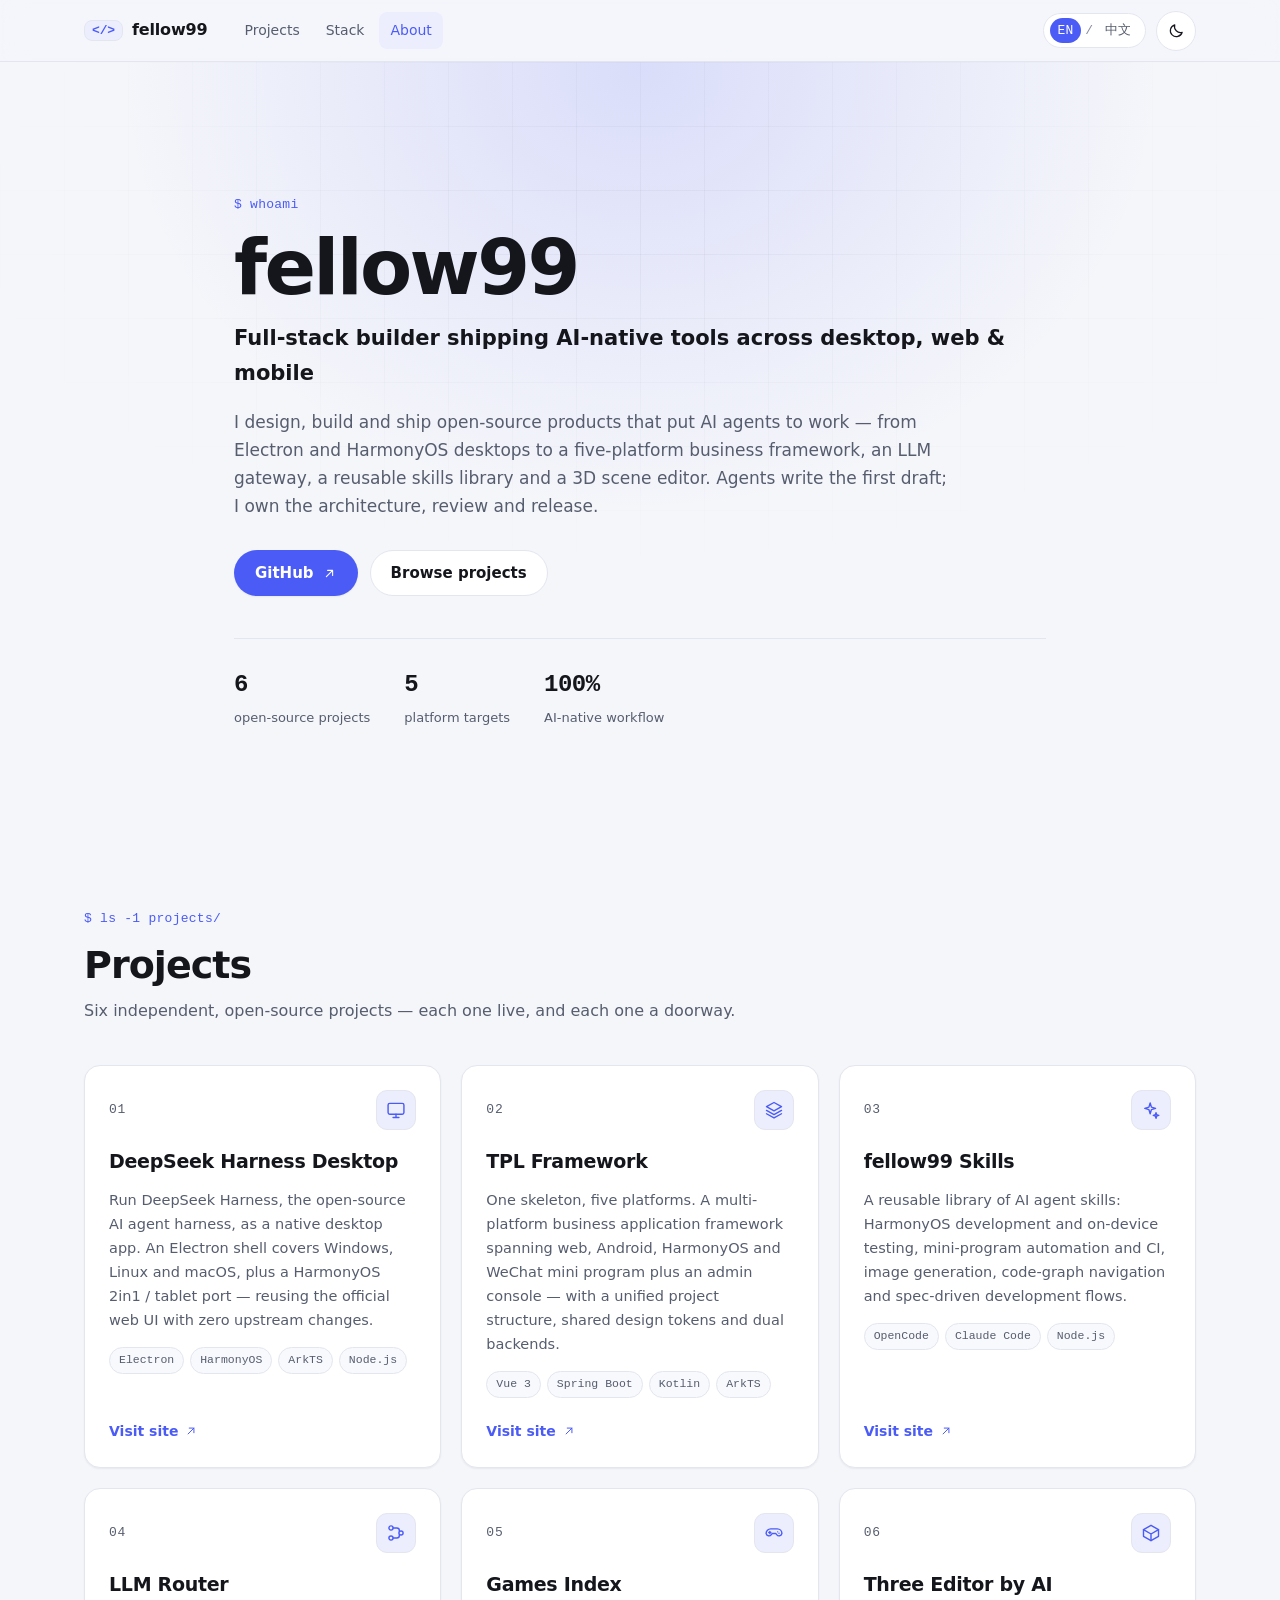
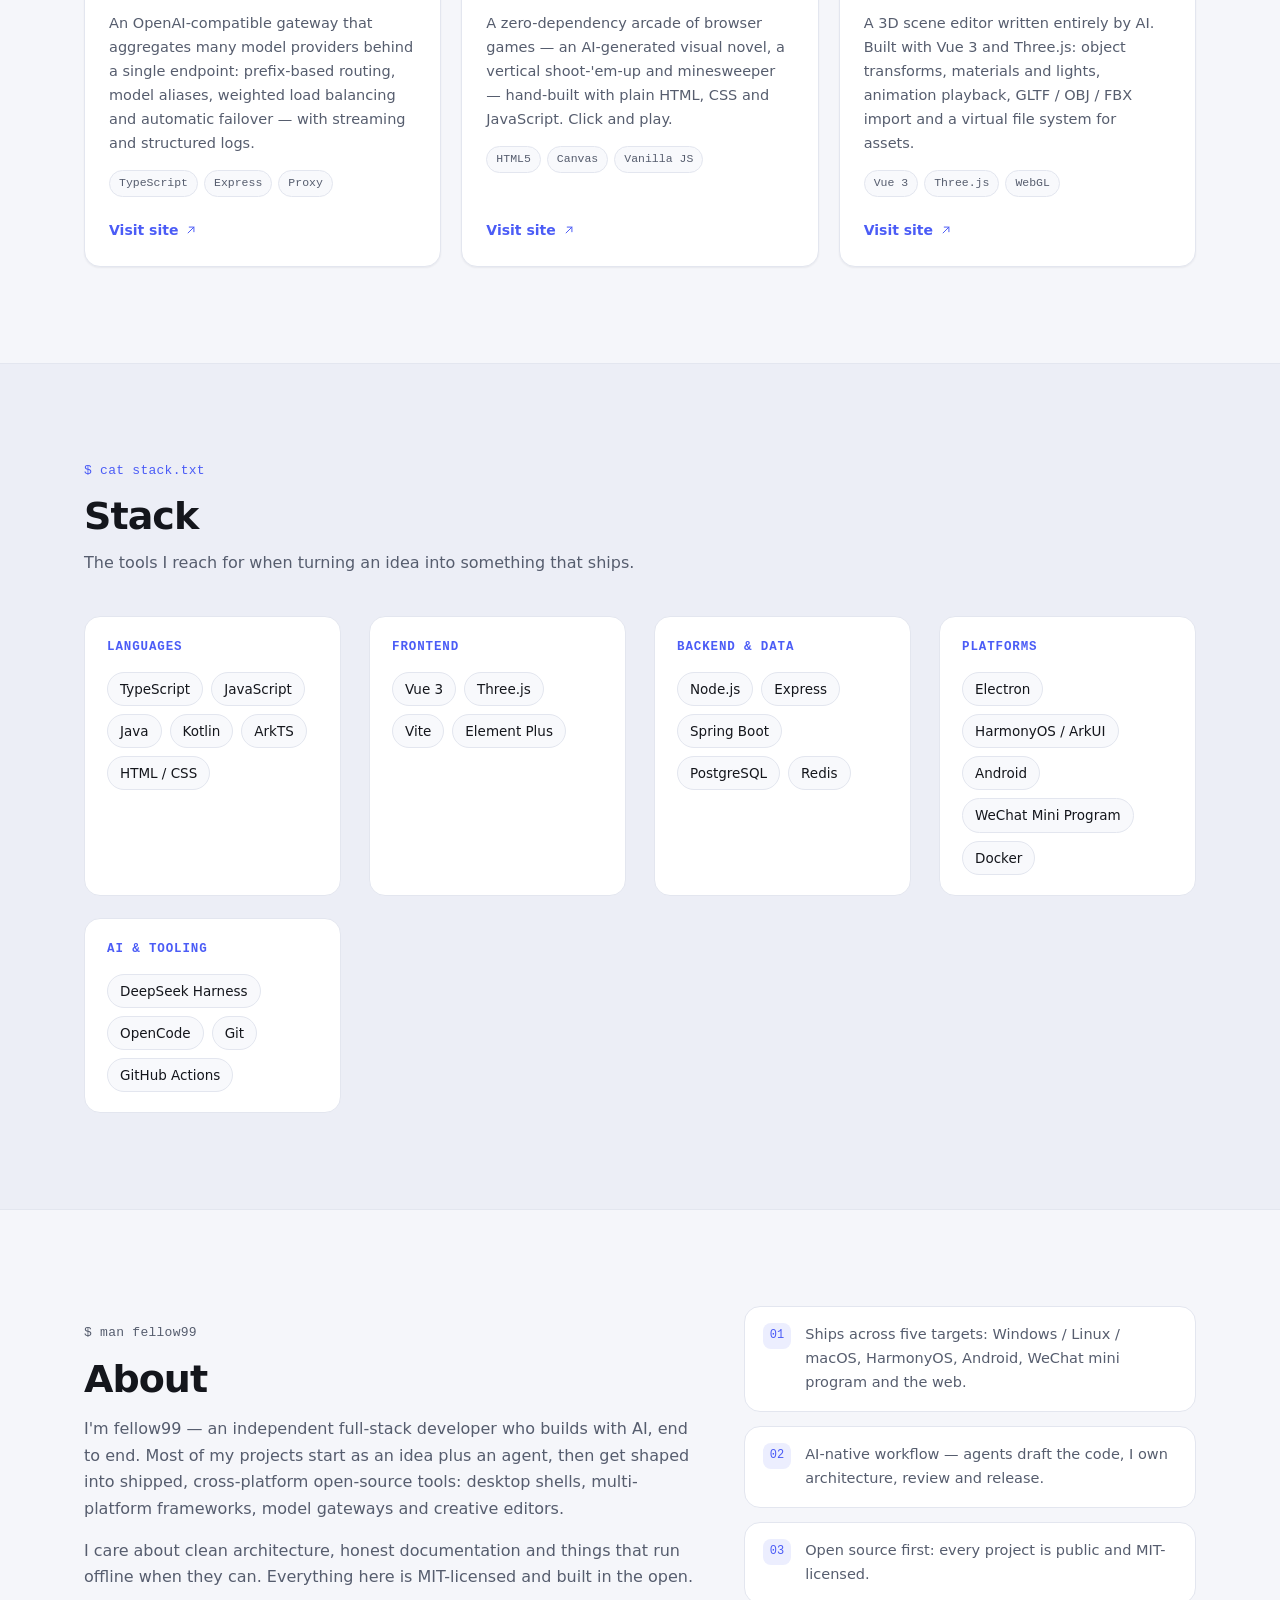
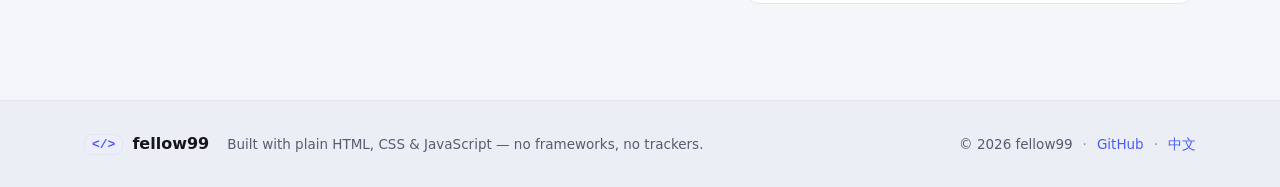
==== index.html @ 57cb8d8e "feat: add bilingual personal homepage hub for six projects Add index.html (EN) and index_zh.html (zh" ====
<!DOCTYPE html>
<html lang="en" data-theme="light">
<head>
<meta charset="UTF-8">
<meta name="viewport" content="width=device-width, initial-scale=1.0">
<meta name="color-scheme" content="light dark">
<meta name="description" content="fellow99 — independent full-stack developer building AI-native open-source tools across desktop, web and mobile.">
<title>fellow99 — Build with AI</title>
<script>
  (function () {
    var root = document.documentElement;
    try {
      var t = localStorage.getItem('fellow99-theme');
      if (t !== 'light' && t !== 'dark') {
        t = (window.matchMedia && window.matchMedia('(prefers-color-scheme: dark)').matches) ? 'dark' : 'light';
      }
      root.setAttribute('data-theme', t);
      root.classList.add('js');
      // Failsafe: if the deferred site script never runs, reveal all content.
      window.setTimeout(function () {
        if (!window.__fellow99Ready) root.classList.remove('js');
      }, 2000);
    } catch (e) { /* no-op: CSS default theme still applies */ }
  })();
</script>
<link rel="stylesheet" href="assets/style.css">
</head>
<body>

<svg class="svg-sprite" aria-hidden="true" focusable="false">
  <symbol id="i-desktop" viewBox="0 0 24 24">
    <rect x="2.5" y="4" width="19" height="13" rx="2"/>
    <path d="M8.5 21h7M12 17v4"/>
  </symbol>
  <symbol id="i-layers" viewBox="0 0 24 24">
    <path d="m12 3 9 5-9 5-9-5 9-5Z"/>
    <path d="m3 12.5 9 5 9-5"/>
    <path d="m3 16.5 9 5 9-5"/>
  </symbol>
  <symbol id="i-spark" viewBox="0 0 24 24">
    <path d="M11 3.5 12.5 8.5 17.5 10 12.5 11.5 11 16.5 9.5 11.5 4.5 10 9.5 8.5 11 3.5Z"/>
    <path d="M18 15.2 18.8 17.7 21.3 18.5 18.8 19.3 18 21.8 17.2 19.3 14.7 18.5 17.2 17.7 18 15.2Z"/>
  </symbol>
  <symbol id="i-route" viewBox="0 0 24 24">
    <circle cx="6" cy="6" r="2.5"/>
    <circle cx="6" cy="18" r="2.5"/>
    <circle cx="18" cy="12" r="2.5"/>
    <path d="M8.5 6H13a3 3 0 0 1 3 3v.5M8.5 18H13a3 3 0 0 0 3-3v-.5"/>
  </symbol>
  <symbol id="i-gamepad" viewBox="0 0 24 24">
    <path d="M8 7h8a5.5 5.5 0 0 1 5.5 5.5A3.5 3.5 0 0 1 15.2 14L14 12.5h-4L8.8 14A3.5 3.5 0 0 1 2.5 12.5 5.5 5.5 0 0 1 8 7Z"/>
    <path d="M7 10.2v2.6M5.7 11.5h2.6M16.4 10.6h.01M18 12.2h.01"/>
  </symbol>
  <symbol id="i-cube" viewBox="0 0 24 24">
    <path d="M12 2.8 21 8v8l-9 5.2L3 16V8l9-5.2Z"/>
    <path d="m3 8 9 5.2L21 8M12 13.2V21"/>
  </symbol>
  <symbol id="i-sun" viewBox="0 0 24 24">
    <circle cx="12" cy="12" r="4.2"/>
    <path d="M12 2.5v2.2M12 19.3v2.2M2.5 12h2.2M19.3 12h2.2M5.2 5.2l1.6 1.6M17.2 17.2l1.6 1.6M18.8 5.2l-1.6 1.6M6.8 17.2l-1.6 1.6"/>
  </symbol>
  <symbol id="i-moon" viewBox="0 0 24 24">
    <path d="M20 14.5A8.5 8.5 0 0 1 9.5 4a8.5 8.5 0 1 0 10.5 10.5Z"/>
  </symbol>
  <symbol id="i-external" viewBox="0 0 24 24">
    <path d="M7 17 17 7M9 7h8v8"/>
  </symbol>
</svg>

<header class="site-header">
  <div class="header-inner">
    <a class="brand" href="#top" aria-label="fellow99 — back to top">
      <span class="brand-mark" aria-hidden="true">&lt;/&gt;</span>
      <span class="brand-name">fellow99</span>
    </a>

    <nav class="nav" aria-label="Sections">
      <a href="#projects" data-nav>Projects</a>
      <a href="#stack" data-nav>Stack</a>
      <a href="#about" data-nav>About</a>
    </nav>

    <div class="controls">
      <div class="lang-switch" role="group" aria-label="Language">
        <a class="lang is-active" href="index.html" hreflang="en" aria-current="page">EN</a>
        <span class="lang-sep" aria-hidden="true">/</span>
        <a class="lang" href="index_zh.html" hreflang="zh-CN">中文</a>
      </div>

      <button class="theme-toggle" id="themeToggle" type="button"
              aria-label="Switch to dark theme"
              data-label-dark="Switch to dark theme"
              data-label-light="Switch to light theme">
        <svg class="icon icon-sun" aria-hidden="true"><use href="#i-sun"></use></svg>
        <svg class="icon icon-moon" aria-hidden="true"><use href="#i-moon"></use></svg>
      </button>
    </div>
  </div>
</header>

<main id="top">

  <section class="hero">
    <div class="container hero-inner">
      <p class="eyebrow reveal">$ whoami</p>
      <h1 class="hero-title reveal">fellow99</h1>
      <p class="hero-role reveal">Full-stack builder shipping AI-native tools across desktop, web &amp; mobile</p>
      <p class="hero-lede reveal">
        I design, build and ship open-source products that put AI agents to work — from Electron and
        HarmonyOS desktops to a five-platform business framework, an LLM gateway, a reusable skills
        library and a 3D scene editor. Agents write the first draft; I own the architecture, review
        and release.
      </p>

      <div class="hero-actions reveal">
        <a class="btn btn-primary" href="https://github.com/fellow99" target="_blank" rel="noopener">
          GitHub
          <svg class="icon" aria-hidden="true"><use href="#i-external"></use></svg>
        </a>
        <a class="btn btn-ghost" href="#projects">Browse projects</a>
      </div>

      <ul class="stat-strip reveal">
        <li><span class="stat-num">6</span><span class="stat-label">open-source projects</span></li>
        <li><span class="stat-num">5</span><span class="stat-label">platform targets</span></li>
        <li><span class="stat-num">100%</span><span class="stat-label">AI-native workflow</span></li>
      </ul>
    </div>
  </section>

  <section class="section" id="projects">
    <div class="container">
      <header class="section-head reveal">
        <p class="eyebrow">$ ls -1 projects/</p>
        <h2 class="section-title">Projects</h2>
        <p class="section-lede">Six independent, open-source projects — each one live, and each one a doorway.</p>
      </header>

      <div class="project-grid">

        <a class="project-card reveal" href="https://fellow99.github.io/deepseek-harness-desktop-website/" target="_blank" rel="noopener">
          <div class="card-top">
            <span class="card-index">01</span>
            <svg class="card-icon icon" aria-hidden="true"><use href="#i-desktop"></use></svg>
          </div>
          <h3 class="card-title">DeepSeek Harness Desktop</h3>
          <p class="card-desc">
            Run DeepSeek Harness, the open-source AI agent harness, as a native desktop app. An
            Electron shell covers Windows, Linux and macOS, plus a HarmonyOS 2in1 / tablet port —
            reusing the official web UI with zero upstream changes.
          </p>
          <ul class="card-tags">
            <li>Electron</li><li>HarmonyOS</li><li>ArkTS</li><li>Node.js</li>
          </ul>
          <span class="card-link">Visit site <svg class="icon" aria-hidden="true"><use href="#i-external"></use></svg></span>
        </a>

        <a class="project-card reveal" href="https://fellow99.github.io/tpl-website/" target="_blank" rel="noopener">
          <div class="card-top">
            <span class="card-index">02</span>
            <svg class="card-icon icon" aria-hidden="true"><use href="#i-layers"></use></svg>
          </div>
          <h3 class="card-title">TPL Framework</h3>
          <p class="card-desc">
            One skeleton, five platforms. A multi-platform business application framework spanning
            web, Android, HarmonyOS and WeChat mini program plus an admin console — with a unified
            project structure, shared design tokens and dual backends.
          </p>
          <ul class="card-tags">
            <li>Vue 3</li><li>Spring Boot</li><li>Kotlin</li><li>ArkTS</li>
          </ul>
          <span class="card-link">Visit site <svg class="icon" aria-hidden="true"><use href="#i-external"></use></svg></span>
        </a>

        <a class="project-card reveal" href="https://fellow99.github.io/fellow99-skills/" target="_blank" rel="noopener">
          <div class="card-top">
            <span class="card-index">03</span>
            <svg class="card-icon icon" aria-hidden="true"><use href="#i-spark"></use></svg>
          </div>
          <h3 class="card-title">fellow99 Skills</h3>
          <p class="card-desc">
            A reusable library of AI agent skills: HarmonyOS development and on-device testing,
            mini-program automation and CI, image generation, code-graph navigation and
            spec-driven development flows.
          </p>
          <ul class="card-tags">
            <li>OpenCode</li><li>Claude Code</li><li>Node.js</li>
          </ul>
          <span class="card-link">Visit site <svg class="icon" aria-hidden="true"><use href="#i-external"></use></svg></span>
        </a>

        <a class="project-card reveal" href="https://fellow99.github.io/llm-router/" target="_blank" rel="noopener">
          <div class="card-top">
            <span class="card-index">04</span>
            <svg class="card-icon icon" aria-hidden="true"><use href="#i-route"></use></svg>
          </div>
          <h3 class="card-title">LLM Router</h3>
          <p class="card-desc">
            An OpenAI-compatible gateway that aggregates many model providers behind a single
            endpoint: prefix-based routing, model aliases, weighted load balancing and automatic
            failover — with streaming and structured logs.
          </p>
          <ul class="card-tags">
            <li>TypeScript</li><li>Express</li><li>Proxy</li>
          </ul>
          <span class="card-link">Visit site <svg class="icon" aria-hidden="true"><use href="#i-external"></use></svg></span>
        </a>

        <a class="project-card reveal" href="https://fellow99.github.io/games-index/" target="_blank" rel="noopener">
          <div class="card-top">
            <span class="card-index">05</span>
            <svg class="card-icon icon" aria-hidden="true"><use href="#i-gamepad"></use></svg>
          </div>
          <h3 class="card-title">Games Index</h3>
          <p class="card-desc">
            A zero-dependency arcade of browser games — an AI-generated visual novel, a vertical
            shoot-'em-up and minesweeper — hand-built with plain HTML, CSS and JavaScript.
            Click and play.
          </p>
          <ul class="card-tags">
            <li>HTML5</li><li>Canvas</li><li>Vanilla JS</li>
          </ul>
          <span class="card-link">Visit site <svg class="icon" aria-hidden="true"><use href="#i-external"></use></svg></span>
        </a>

        <a class="project-card reveal" href="https://fellow99.github.io/three-editor-by-ai/" target="_blank" rel="noopener">
          <div class="card-top">
            <span class="card-index">06</span>
            <svg class="card-icon icon" aria-hidden="true"><use href="#i-cube"></use></svg>
          </div>
          <h3 class="card-title">Three Editor by AI</h3>
          <p class="card-desc">
            A 3D scene editor written entirely by AI. Built with Vue 3 and Three.js: object
            transforms, materials and lights, animation playback, GLTF / OBJ / FBX import and a
            virtual file system for assets.
          </p>
          <ul class="card-tags">
            <li>Vue 3</li><li>Three.js</li><li>WebGL</li>
          </ul>
          <span class="card-link">Visit site <svg class="icon" aria-hidden="true"><use href="#i-external"></use></svg></span>
        </a>

      </div>
    </div>
  </section>

  <section class="section section-alt" id="stack">
    <div class="container">
      <header class="section-head reveal">
        <p class="eyebrow">$ cat stack.txt</p>
        <h2 class="section-title">Stack</h2>
        <p class="section-lede">The tools I reach for when turning an idea into something that ships.</p>
      </header>

      <div class="stack-grid">
        <div class="stack-group reveal">
          <h3 class="stack-title">Languages</h3>
          <ul class="chips"><li>TypeScript</li><li>JavaScript</li><li>Java</li><li>Kotlin</li><li>ArkTS</li><li>HTML / CSS</li></ul>
        </div>
        <div class="stack-group reveal">
          <h3 class="stack-title">Frontend</h3>
          <ul class="chips"><li>Vue 3</li><li>Three.js</li><li>Vite</li><li>Element Plus</li></ul>
        </div>
        <div class="stack-group reveal">
          <h3 class="stack-title">Backend &amp; Data</h3>
          <ul class="chips"><li>Node.js</li><li>Express</li><li>Spring Boot</li><li>PostgreSQL</li><li>Redis</li></ul>
        </div>
        <div class="stack-group reveal">
          <h3 class="stack-title">Platforms</h3>
          <ul class="chips"><li>Electron</li><li>HarmonyOS / ArkUI</li><li>Android</li><li>WeChat Mini Program</li><li>Docker</li></ul>
        </div>
        <div class="stack-group reveal">
          <h3 class="stack-title">AI &amp; Tooling</h3>
          <ul class="chips"><li>DeepSeek Harness</li><li>OpenCode</li><li>Git</li><li>GitHub Actions</li></ul>
        </div>
      </div>
    </div>
  </section>

  <section class="section" id="about">
    <div class="container about-grid">
      <div class="about-copy reveal">
        <p class="eyebrow">$ man fellow99</p>
        <h2 class="section-title">About</h2>
        <p>
          I'm fellow99 — an independent full-stack developer who builds with AI, end to end. Most of
          my projects start as an idea plus an agent, then get shaped into shipped, cross-platform
          open-source tools: desktop shells, multi-platform frameworks, model gateways and creative
          editors.
        </p>
        <p>
          I care about clean architecture, honest documentation and things that run offline when they
          can. Everything here is MIT-licensed and built in the open.
        </p>
      </div>

      <ul class="fact-list reveal">
        <li>
          <span class="fact-mark" aria-hidden="true">01</span>
          <span class="fact-text">Ships across five targets: Windows / Linux / macOS, HarmonyOS, Android, WeChat mini program and the web.</span>
        </li>
        <li>
          <span class="fact-mark" aria-hidden="true">02</span>
          <span class="fact-text">AI-native workflow — agents draft the code, I own architecture, review and release.</span>
        </li>
        <li>
          <span class="fact-mark" aria-hidden="true">03</span>
          <span class="fact-text">Open source first: every project is public and MIT-licensed.</span>
        </li>
      </ul>
    </div>
  </section>

</main>

<footer class="site-footer">
  <div class="container footer-inner">
    <div class="footer-brand">
      <span class="brand-mark" aria-hidden="true">&lt;/&gt;</span>
      <span>fellow99</span>
    </div>
    <p class="footer-note">Built with plain HTML, CSS &amp; JavaScript — no frameworks, no trackers.</p>
    <div class="footer-meta">
      <span>© <span data-year>2026</span> fellow99</span>
      <span class="footer-dot" aria-hidden="true">·</span>
      <a href="https://github.com/fellow99" target="_blank" rel="noopener">GitHub</a>
      <span class="footer-dot" aria-hidden="true">·</span>
      <a href="index_zh.html" hreflang="zh-CN">中文</a>
    </div>
  </div>
</footer>

<script src="assets/script.js"></script>
</body>
</html>
---- assets/style.css ----
/* ============================================================
   fellow99.github.io — personal homepage
   Aesthetic: "engineering index" — monospace labels, hairline
   borders, a single indigo accent, token-driven dual theme.
   No frameworks, no external requests, offline-safe.
   ============================================================ */

/* ---------- Design tokens: light (default) ---------- */
:root {
  color-scheme: light;
  --bg:        #f5f6fa;
  --bg-soft:   #eceef6;
  --surface:   #ffffff;
  --surface-2: #f8f9fc;
  --text:      #14161c;
  --muted:     #565d6e;
  --faint:     #868da0;
  --hairline:  #e3e6ef;
  --accent:      #4b5cf6;
  --accent-ink:  #ffffff;
  --accent-soft: #eceefe;
  --accent-line: rgba(75, 92, 246, 0.42);
  --glow:        rgba(75, 92, 246, 0.16);
  --grid:        rgba(20, 24, 50, 0.045);
  --header-bg:   rgba(245, 246, 250, 0.82);

  --shadow-sm: 0 1px 2px rgba(16, 20, 40, 0.06);
  --shadow-md: 0 10px 30px -16px rgba(16, 20, 40, 0.28);
  --shadow-lg: 0 28px 64px -30px rgba(16, 20, 40, 0.36);

  --radius:    16px;
  --radius-sm: 11px;
  --radius-lg: 20px;
  --header-h:  62px;
  --container: 1160px;
  --ease:      cubic-bezier(0.22, 0.61, 0.36, 1);

  --font-sans: system-ui, -apple-system, "Segoe UI", Roboto, "Helvetica Neue",
               "PingFang SC", "Hiragino Sans GB", "Microsoft YaHei", "Noto Sans SC", sans-serif;
  --font-mono: ui-monospace, SFMono-Regular, "SF Mono", Menlo, Consolas,
               "JetBrains Mono", "Fira Code", "Courier New", monospace;
}

/* ---------- Design tokens: dark ---------- */
html[data-theme="dark"] {
  color-scheme: dark;
  --bg:        #08090d;
  --bg-soft:   #0d0f16;
  --surface:   #101319;
  --surface-2: #151922;
  --text:      #eceef4;
  --muted:     #9aa1b2;
  --faint:     #6b7286;
  --hairline:  #20242f;
  --accent:      #8290ff;
  --accent-ink:  #0a0b10;
  --accent-soft: #161a29;
  --accent-line: rgba(130, 144, 255, 0.48);
  --glow:        rgba(130, 144, 255, 0.20);
  --grid:        rgba(255, 255, 255, 0.035);
  --header-bg:   rgba(8, 9, 13, 0.78);

  --shadow-sm: 0 1px 2px rgba(0, 0, 0, 0.45);
  --shadow-md: 0 12px 32px -16px rgba(0, 0, 0, 0.72);
  --shadow-lg: 0 32px 72px -32px rgba(0, 0, 0, 0.9);
}

/* ---------- Reset & base ---------- */
*, *::before, *::after { box-sizing: border-box; }

html {
  scroll-behavior: smooth;
  -webkit-text-size-adjust: 100%;
}

body {
  margin: 0;
  background: var(--bg);
  color: var(--text);
  font-family: var(--font-sans);
  font-size: 16px;
  line-height: 1.65;
  -webkit-font-smoothing: antialiased;
  text-rendering: optimizeLegibility;
  transition: background-color 0.3s var(--ease), color 0.3s var(--ease);
}

h1, h2, h3, p, ul { margin: 0; }
ul { padding: 0; list-style: none; }
img, svg { display: block; }

a {
  color: var(--accent);
  text-decoration: none;
}
a:hover { text-decoration: underline; }

::selection { background: var(--accent); color: var(--accent-ink); }

:focus-visible {
  outline: 2px solid var(--accent);
  outline-offset: 3px;
  border-radius: 4px;
}

.container {
  width: 100%;
  max-width: var(--container);
  margin-inline: auto;
  padding-inline: 24px;
}

.svg-sprite {
  position: absolute;
  width: 0;
  height: 0;
  overflow: hidden;
}

.icon {
  width: 1em;
  height: 1em;
  flex: none;
  fill: none;
  stroke: currentColor;
  stroke-width: 1.7;
  stroke-linecap: round;
  stroke-linejoin: round;
}

/* ---------- Header ---------- */
.site-header {
  position: sticky;
  top: 0;
  z-index: 50;
  height: var(--header-h);
  border-bottom: 1px solid var(--hairline);
  background: var(--header-bg);
  -webkit-backdrop-filter: saturate(180%) blur(14px);
  backdrop-filter: saturate(180%) blur(14px);
}

.header-inner {
  display: flex;
  align-items: center;
  gap: 20px;
  height: 100%;
  max-width: var(--container);
  margin-inline: auto;
  padding-inline: 24px;
}

.brand {
  display: inline-flex;
  align-items: center;
  gap: 9px;
  color: var(--text);
  font-weight: 650;
  letter-spacing: -0.01em;
}
.brand:hover { text-decoration: none; }

.brand-mark {
  font-family: var(--font-mono);
  font-size: 13px;
  font-weight: 600;
  color: var(--accent);
  background: var(--accent-soft);
  border: 1px solid var(--hairline);
  border-radius: 8px;
  padding: 3px 7px;
  line-height: 1;
}

.nav {
  display: flex;
  gap: 4px;
  margin-left: 6px;
}

.nav a {
  color: var(--muted);
  font-size: 14px;
  padding: 7px 11px;
  border-radius: 8px;
  transition: color 0.2s var(--ease), background-color 0.2s var(--ease);
}
.nav a:hover { color: var(--text); background: var(--surface-2); text-decoration: none; }
.nav a.is-active { color: var(--accent); background: var(--accent-soft); }

.controls {
  display: flex;
  align-items: center;
  gap: 10px;
  margin-left: auto;
}

.lang-switch {
  display: inline-flex;
  align-items: center;
  gap: 4px;
  font-family: var(--font-mono);
  font-size: 13px;
  border: 1px solid var(--hairline);
  border-radius: 999px;
  padding: 4px 6px;
  background: var(--surface);
}
.lang {
  color: var(--muted);
  padding: 2px 8px;
  border-radius: 999px;
  transition: color 0.2s var(--ease), background-color 0.2s var(--ease);
}
.lang:hover { color: var(--text); text-decoration: none; }
.lang.is-active { color: var(--accent-ink); background: var(--accent); }
.lang-sep { color: var(--faint); }

.theme-toggle {
  display: inline-grid;
  place-items: center;
  width: 40px;
  height: 40px;
  border: 1px solid var(--hairline);
  border-radius: 999px;
  background: var(--surface);
  color: var(--text);
  cursor: pointer;
  transition: border-color 0.2s var(--ease), background-color 0.2s var(--ease), transform 0.2s var(--ease);
}
.theme-toggle:hover { border-color: var(--accent-line); transform: translateY(-1px); }
.theme-toggle .icon { width: 17px; height: 17px; }
.theme-toggle .icon-sun { display: none; }
.theme-toggle .icon-moon { display: block; }
html[data-theme="dark"] .theme-toggle .icon-sun { display: block; }
html[data-theme="dark"] .theme-toggle .icon-moon { display: none; }

/* ---------- Hero ---------- */
.hero {
  position: relative;
  overflow: hidden;
  padding: clamp(64px, 11vw, 132px) 0 clamp(48px, 7vw, 84px);
}

.hero::before {
  content: "";
  position: absolute;
  inset: -50% 0 auto;
  height: 150%;
  background: radial-gradient(58% 56% at 50% 34%, var(--glow), transparent 70%);
  pointer-events: none;
}

.hero::after {
  content: "";
  position: absolute;
  inset: 0;
  background-image:
    linear-gradient(var(--grid) 1px, transparent 1px),
    linear-gradient(90deg, var(--grid) 1px, transparent 1px);
  background-size: 64px 64px;
  -webkit-mask-image: radial-gradient(72% 62% at 50% 22%, #000, transparent 74%);
  mask-image: radial-gradient(72% 62% at 50% 22%, #000, transparent 74%);
  pointer-events: none;
}

.hero-inner { position: relative; z-index: 1; max-width: 860px; }

.eyebrow {
  font-family: var(--font-mono);
  font-size: 13px;
  letter-spacing: 0.02em;
  color: var(--accent);
  margin-bottom: 14px;
}

.hero-title {
  font-size: clamp(44px, 8vw, 76px);
  line-height: 1.02;
  letter-spacing: -0.035em;
  font-weight: 750;
}

.hero-role {
  margin-top: 14px;
  font-size: clamp(17px, 2.4vw, 21px);
  font-weight: 550;
  color: var(--text);
}

.hero-lede {
  margin-top: 18px;
  max-width: 66ch;
  font-size: 17px;
  color: var(--muted);
}

.hero-actions {
  display: flex;
  flex-wrap: wrap;
  gap: 12px;
  margin-top: 30px;
}

.btn {
  display: inline-flex;
  align-items: center;
  gap: 8px;
  min-height: 46px;
  padding: 0 20px;
  border-radius: 999px;
  font-size: 15px;
  font-weight: 560;
  border: 1px solid transparent;
  cursor: pointer;
  transition: transform 0.2s var(--ease), background-color 0.2s var(--ease),
              border-color 0.2s var(--ease), box-shadow 0.2s var(--ease);
}
.btn:hover { text-decoration: none; transform: translateY(-2px); }
.btn .icon { width: 15px; height: 15px; }

.btn-primary {
  background: var(--accent);
  color: var(--accent-ink);
  box-shadow: var(--shadow-sm);
}
.btn-primary:hover { box-shadow: var(--shadow-md); }

.btn-ghost {
  background: var(--surface);
  color: var(--text);
  border-color: var(--hairline);
}
.btn-ghost:hover { border-color: var(--accent-line); }

.stat-strip {
  display: flex;
  flex-wrap: wrap;
  gap: 14px 34px;
  margin-top: 42px;
  padding-top: 26px;
  border-top: 1px solid var(--hairline);
}
.stat-strip li { display: flex; flex-direction: column; gap: 2px; }
.stat-num {
  font-family: var(--font-mono);
  font-size: 24px;
  font-weight: 600;
  letter-spacing: -0.02em;
}
.stat-label { font-size: 13px; color: var(--muted); }

/* ---------- Section shell ---------- */
.section {
  padding: clamp(56px, 8vw, 96px) 0;
  scroll-margin-top: calc(var(--header-h) + 16px);
}
.section-alt { background: var(--bg-soft); border-block: 1px solid var(--hairline); }

.section-head { max-width: 720px; margin-bottom: 40px; }
.section-title {
  font-size: clamp(28px, 4vw, 38px);
  line-height: 1.12;
  letter-spacing: -0.025em;
  font-weight: 720;
}
.section-lede { margin-top: 12px; font-size: 16px; color: var(--muted); }

/* ---------- Projects ---------- */
.project-grid {
  display: grid;
  grid-template-columns: repeat(3, minmax(0, 1fr));
  gap: 20px;
}

.project-card {
  position: relative;
  display: flex;
  flex-direction: column;
  gap: 12px;
  padding: 24px;
  color: var(--text);
  background: var(--surface);
  border: 1px solid var(--hairline);
  border-radius: var(--radius);
  box-shadow: var(--shadow-sm);
  transition: transform 0.3s var(--ease), border-color 0.3s var(--ease),
              box-shadow 0.3s var(--ease), background-color 0.3s var(--ease);
}
.project-card:hover {
  text-decoration: none;
  transform: translateY(-3px);
  border-color: var(--accent-line);
  box-shadow: var(--shadow-lg);
}
.project-card::after {
  content: "";
  position: absolute;
  inset: 0;
  border-radius: inherit;
  background: radial-gradient(120% 90% at 50% -30%, var(--glow), transparent 62%);
  opacity: 0;
  transition: opacity 0.35s var(--ease);
  pointer-events: none;
}
.project-card:hover::after { opacity: 1; }

.card-top {
  display: flex;
  align-items: center;
  justify-content: space-between;
  margin-bottom: 4px;
}
.card-index {
  font-family: var(--font-mono);
  font-size: 13px;
  color: var(--muted);
  letter-spacing: 0.06em;
}
.card-icon {
  width: 40px;
  height: 40px;
  padding: 9px;
  border-radius: var(--radius-sm);
  background: var(--accent-soft);
  border: 1px solid var(--hairline);
  color: var(--accent);
}

.card-title {
  font-size: 19px;
  font-weight: 650;
  letter-spacing: -0.015em;
}
.card-desc { font-size: 14.5px; color: var(--muted); }

.card-tags {
  display: flex;
  flex-wrap: wrap;
  gap: 6px;
  margin-top: 2px;
}
.card-tags li {
  font-family: var(--font-mono);
  font-size: 11.5px;
  color: var(--muted);
  background: var(--surface-2);
  border: 1px solid var(--hairline);
  border-radius: 999px;
  padding: 3px 9px;
}

.card-link {
  display: inline-flex;
  align-items: center;
  gap: 6px;
  margin-top: auto;
  padding-top: 10px;
  font-size: 14px;
  font-weight: 560;
  color: var(--accent);
}
.card-link .icon {
  width: 14px;
  height: 14px;
  transition: transform 0.25s var(--ease);
}
.project-card:hover .card-link .icon { transform: translate(2px, -2px); }

/* ---------- Stack ---------- */
.stack-grid {
  display: grid;
  grid-template-columns: repeat(auto-fit, minmax(240px, 1fr));
  gap: 22px 28px;
}
.stack-group {
  padding: 20px 22px;
  background: var(--surface);
  border: 1px solid var(--hairline);
  border-radius: var(--radius);
}
.stack-title {
  font-family: var(--font-mono);
  font-size: 12.5px;
  font-weight: 600;
  letter-spacing: 0.07em;
  text-transform: uppercase;
  color: var(--accent);
  margin-bottom: 14px;
}
.chips { display: flex; flex-wrap: wrap; gap: 8px; }
.chips li {
  font-size: 13.5px;
  color: var(--text);
  background: var(--surface-2);
  border: 1px solid var(--hairline);
  border-radius: 999px;
  padding: 5px 12px;
}

/* ---------- About ---------- */
.about-grid {
  display: grid;
  grid-template-columns: 1.15fr 0.85fr;
  gap: 48px;
  align-items: start;
}
.about-copy p { margin-top: 16px; color: var(--muted); max-width: 60ch; }
.about-copy .section-title { margin-top: 0; }

.fact-list { display: flex; flex-direction: column; gap: 14px; }
.fact-list li {
  display: flex;
  gap: 14px;
  padding: 16px 18px;
  background: var(--surface);
  border: 1px solid var(--hairline);
  border-radius: var(--radius);
}
.fact-mark {
  font-family: var(--font-mono);
  font-size: 12px;
  color: var(--accent);
  background: var(--accent-soft);
  border-radius: 8px;
  padding: 3px 7px;
  height: fit-content;
}
.fact-text { font-size: 14.5px; color: var(--muted); }

/* ---------- Footer ---------- */
.site-footer {
  border-top: 1px solid var(--hairline);
  background: var(--bg-soft);
  padding: 30px 0;
}
.footer-inner {
  display: flex;
  flex-wrap: wrap;
  align-items: center;
  gap: 10px 18px;
}
.footer-brand {
  display: inline-flex;
  align-items: center;
  gap: 9px;
  font-weight: 650;
}
.footer-note { font-size: 13.5px; color: var(--muted); }
.footer-meta {
  display: flex;
  align-items: center;
  gap: 10px;
  margin-left: auto;
  font-size: 13.5px;
  color: var(--muted);
}
.footer-dot { color: var(--faint); }

/* ---------- Reveal on scroll (JS-gated) ---------- */
html.js .reveal {
  opacity: 0;
  transform: translateY(14px);
  transition: opacity 0.6s var(--ease), transform 0.6s var(--ease);
}
html.js .reveal.is-visible { opacity: 1; transform: none; }

/* Gentle stagger for the hero copy column */
.hero-inner .reveal:nth-child(1) { transition-delay: 0ms; }
.hero-inner .reveal:nth-child(2) { transition-delay: 70ms; }
.hero-inner .reveal:nth-child(3) { transition-delay: 140ms; }
.hero-inner .reveal:nth-child(4) { transition-delay: 210ms; }
.hero-inner .reveal:nth-child(5) { transition-delay: 280ms; }
.hero-inner .reveal:nth-child(6) { transition-delay: 350ms; }

/* ---------- Responsive ---------- */
@media (max-width: 980px) {
  .project-grid { grid-template-columns: repeat(2, minmax(0, 1fr)); }
  .about-grid { grid-template-columns: 1fr; gap: 32px; }
}

@media (max-width: 760px) {
  .nav { display: none; }
  .container, .header-inner { padding-inline: 18px; }
}

@media (max-width: 620px) {
  .project-grid { grid-template-columns: 1fr; }
  .header-inner { gap: 12px; }
  .stat-strip { gap: 12px 26px; }
  .footer-meta { margin-left: 0; }
}

/* ---------- Reduced motion ---------- */
@media (prefers-reduced-motion: reduce) {
  html { scroll-behavior: auto; }
  *, *::before, *::after {
    animation-duration: 0.001ms !important;
    transition-duration: 0.001ms !important;
    transition-delay: 0ms !important;
  }
  html.js .reveal { opacity: 1; transform: none; }
  .project-card:hover, .btn:hover, .theme-toggle:hover { transform: none; }
}
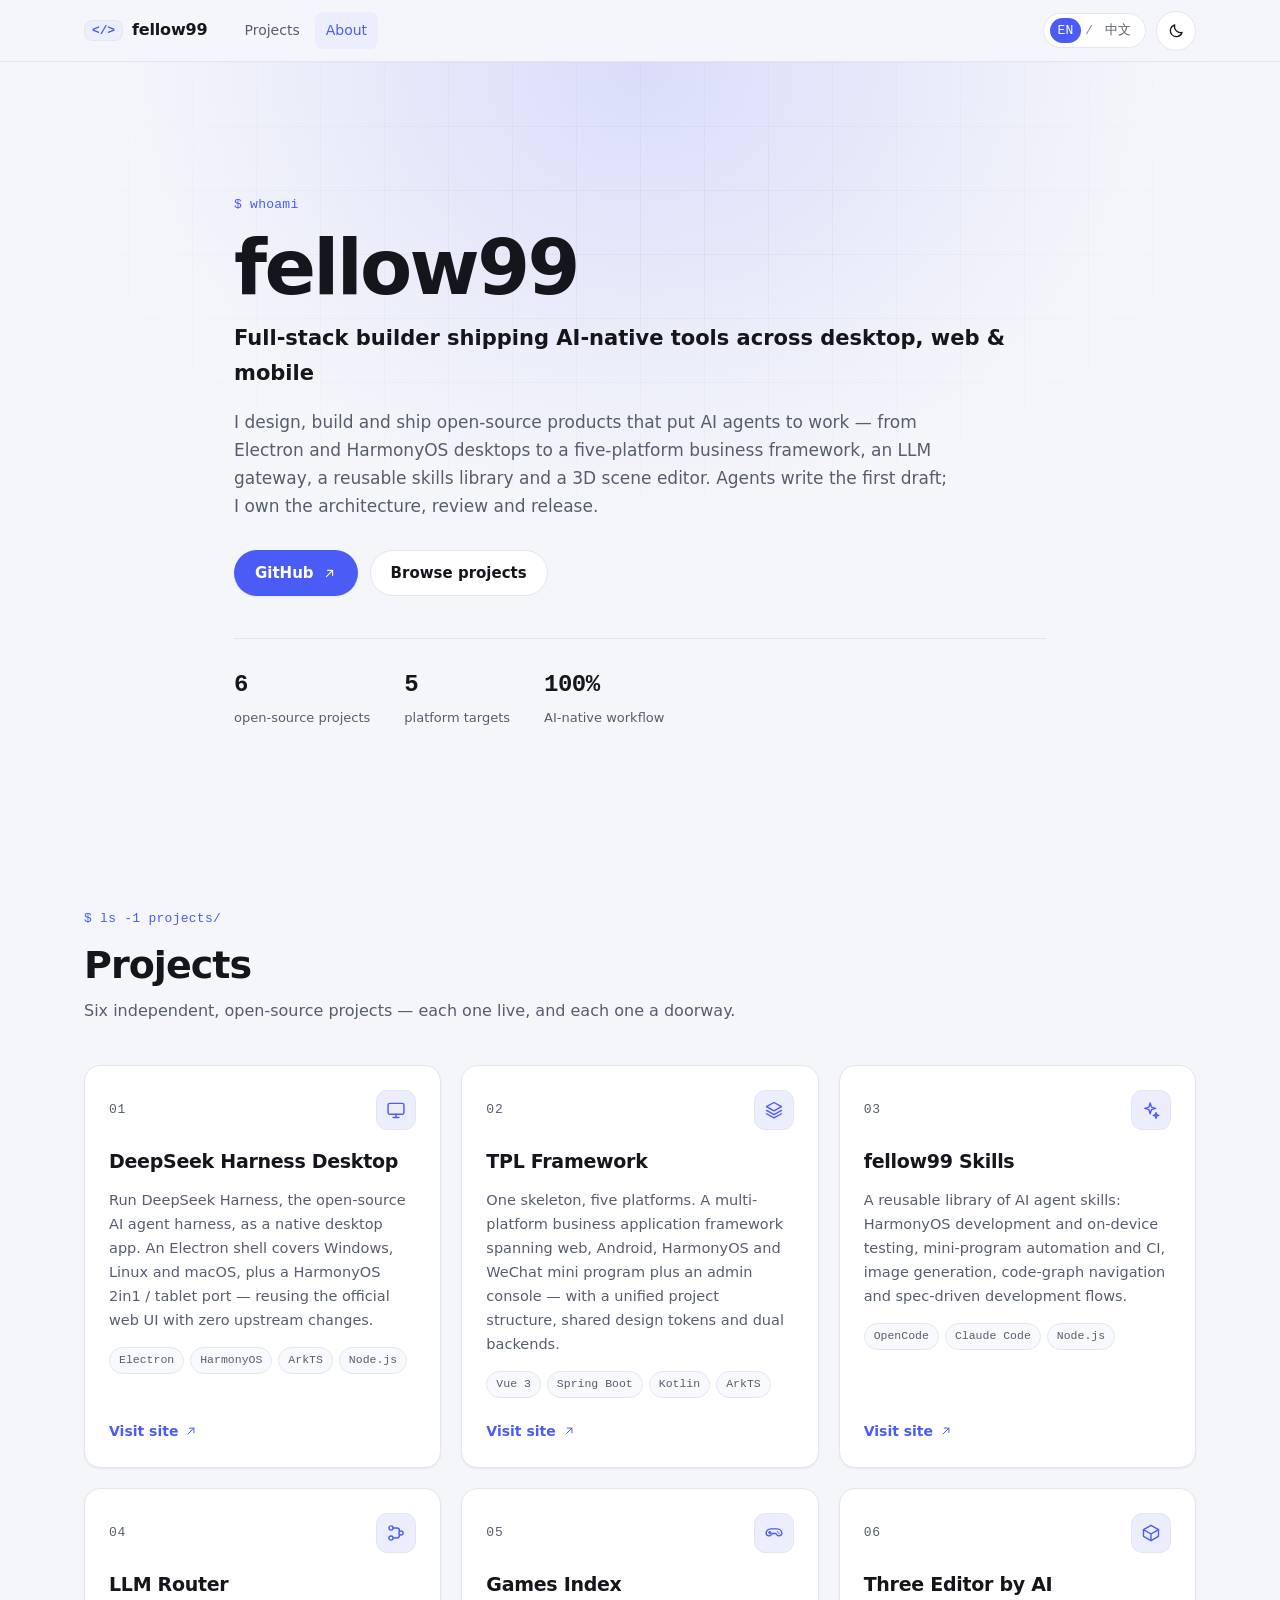
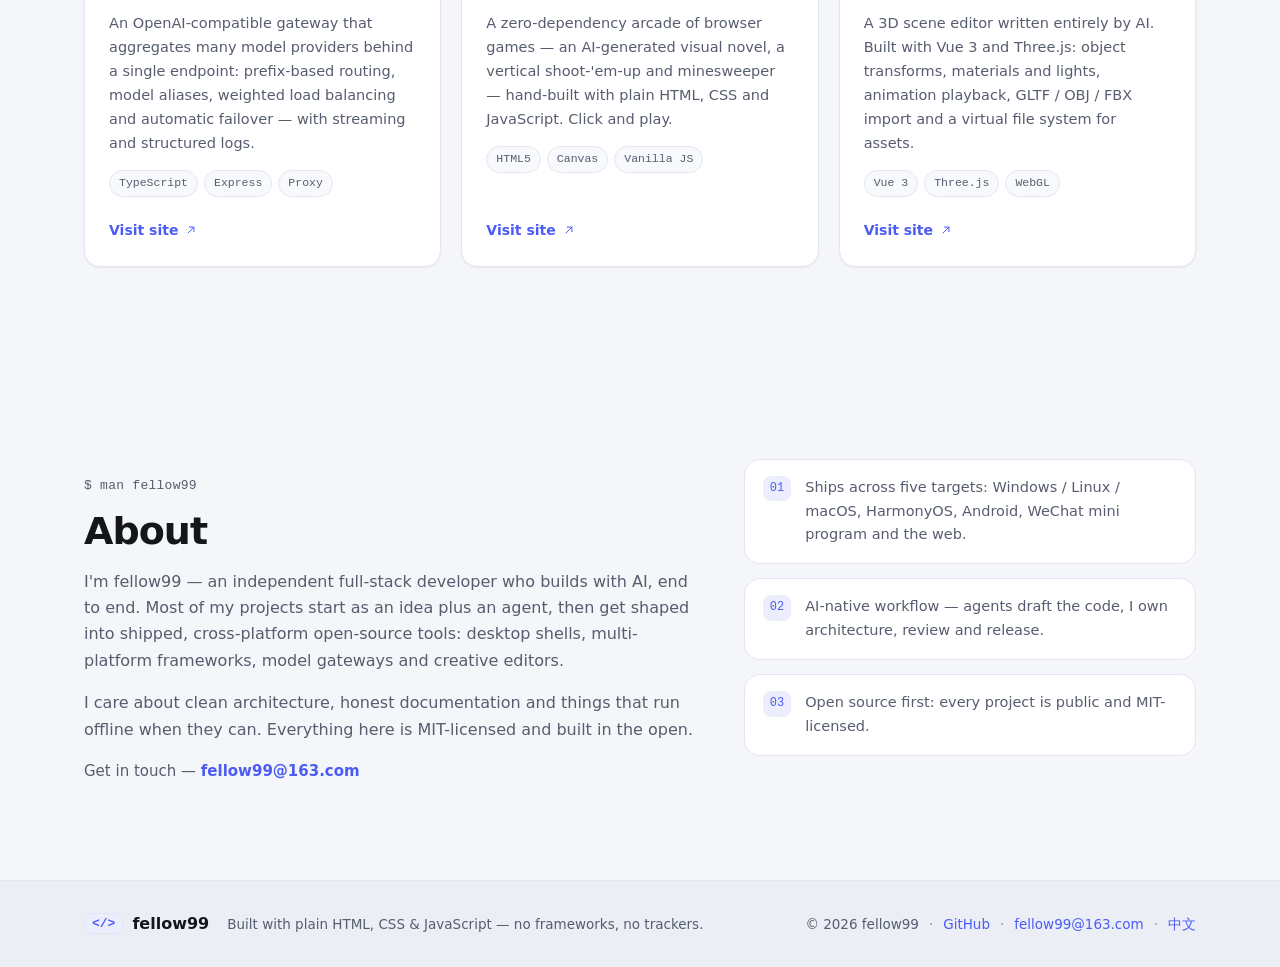
==== commit 3d710565: "feat: add email contact and remove the stack section Drop the Stack band, its nav link and the now-d" ====
--- a/index.html
+++ b/index.html
@@ -76,7 +76,6 @@
 
     <nav class="nav" aria-label="Sections">
       <a href="#projects" data-nav>Projects</a>
-      <a href="#stack" data-nav>Stack</a>
       <a href="#about" data-nav>About</a>
     </nav>
 
@@ -240,39 +239,6 @@
           <span class="card-link">Visit site <svg class="icon" aria-hidden="true"><use href="#i-external"></use></svg></span>
         </a>
 
-      </div>
-    </div>
-  </section>
-
-  <section class="section section-alt" id="stack">
-    <div class="container">
-      <header class="section-head reveal">
-        <p class="eyebrow">$ cat stack.txt</p>
-        <h2 class="section-title">Stack</h2>
-        <p class="section-lede">The tools I reach for when turning an idea into something that ships.</p>
-      </header>
-
-      <div class="stack-grid">
-        <div class="stack-group reveal">
-          <h3 class="stack-title">Languages</h3>
-          <ul class="chips"><li>TypeScript</li><li>JavaScript</li><li>Java</li><li>Kotlin</li><li>ArkTS</li><li>HTML / CSS</li></ul>
-        </div>
-        <div class="stack-group reveal">
-          <h3 class="stack-title">Frontend</h3>
-          <ul class="chips"><li>Vue 3</li><li>Three.js</li><li>Vite</li><li>Element Plus</li></ul>
-        </div>
-        <div class="stack-group reveal">
-          <h3 class="stack-title">Backend &amp; Data</h3>
-          <ul class="chips"><li>Node.js</li><li>Express</li><li>Spring Boot</li><li>PostgreSQL</li><li>Redis</li></ul>
-        </div>
-        <div class="stack-group reveal">
-          <h3 class="stack-title">Platforms</h3>
-          <ul class="chips"><li>Electron</li><li>HarmonyOS / ArkUI</li><li>Android</li><li>WeChat Mini Program</li><li>Docker</li></ul>
-        </div>
-        <div class="stack-group reveal">
-          <h3 class="stack-title">AI &amp; Tooling</h3>
-          <ul class="chips"><li>DeepSeek Harness</li><li>OpenCode</li><li>Git</li><li>GitHub Actions</li></ul>
-        </div>
       </div>
     </div>
   </section>
@@ -292,6 +258,9 @@
           I care about clean architecture, honest documentation and things that run offline when they
           can. Everything here is MIT-licensed and built in the open.
         </p>
+        <p class="about-contact">
+          Get in touch — <a href="mailto:fellow99@163.com">fellow99@163.com</a>
+        </p>
       </div>
 
       <ul class="fact-list reveal">
@@ -325,6 +294,8 @@
       <span class="footer-dot" aria-hidden="true">·</span>
       <a href="https://github.com/fellow99" target="_blank" rel="noopener">GitHub</a>
       <span class="footer-dot" aria-hidden="true">·</span>
+      <a href="mailto:fellow99@163.com">fellow99@163.com</a>
+      <span class="footer-dot" aria-hidden="true">·</span>
       <a href="index_zh.html" hreflang="zh-CN">中文</a>
     </div>
   </div>
--- a/assets/style.css
+++ b/assets/style.css
@@ -355,8 +355,6 @@
   padding: clamp(56px, 8vw, 96px) 0;
   scroll-margin-top: calc(var(--header-h) + 16px);
 }
-.section-alt { background: var(--bg-soft); border-block: 1px solid var(--hairline); }
-
 .section-head { max-width: 720px; margin-bottom: 40px; }
 .section-title {
   font-size: clamp(28px, 4vw, 38px);
@@ -467,37 +465,6 @@
 }
 .project-card:hover .card-link .icon { transform: translate(2px, -2px); }
 
-/* ---------- Stack ---------- */
-.stack-grid {
-  display: grid;
-  grid-template-columns: repeat(auto-fit, minmax(240px, 1fr));
-  gap: 22px 28px;
-}
-.stack-group {
-  padding: 20px 22px;
-  background: var(--surface);
-  border: 1px solid var(--hairline);
-  border-radius: var(--radius);
-}
-.stack-title {
-  font-family: var(--font-mono);
-  font-size: 12.5px;
-  font-weight: 600;
-  letter-spacing: 0.07em;
-  text-transform: uppercase;
-  color: var(--accent);
-  margin-bottom: 14px;
-}
-.chips { display: flex; flex-wrap: wrap; gap: 8px; }
-.chips li {
-  font-size: 13.5px;
-  color: var(--text);
-  background: var(--surface-2);
-  border: 1px solid var(--hairline);
-  border-radius: 999px;
-  padding: 5px 12px;
-}
-
 /* ---------- About ---------- */
 .about-grid {
   display: grid;
@@ -507,6 +474,8 @@
 }
 .about-copy p { margin-top: 16px; color: var(--muted); max-width: 60ch; }
 .about-copy .section-title { margin-top: 0; }
+.about-contact { font-size: 15px; }
+.about-contact a { font-weight: 560; }
 
 .fact-list { display: flex; flex-direction: column; gap: 14px; }
 .fact-list li {
@@ -579,16 +548,79 @@
   .about-grid { grid-template-columns: 1fr; gap: 32px; }
 }
 
+/* Mobile / portrait: header becomes two rows and the section nav stays
+   reachable (horizontal scroll) instead of being hidden. */
 @media (max-width: 760px) {
-  .nav { display: none; }
-  .container, .header-inner { padding-inline: 18px; }
+  :root { --header-h: 104px; }
+
+  .site-header { height: auto; }
+
+  .header-inner {
+    flex-wrap: wrap;
+    align-items: center;
+    row-gap: 4px;
+    height: auto;
+    padding: 9px 18px 7px;
+  }
+
+  .brand { order: 1; }
+  .brand-name { font-size: 15px; }
+  .controls { order: 2; margin-left: auto; }
+
+  .nav {
+    order: 3;
+    width: 100%;
+    margin: 4px 0 0;
+    gap: 4px;
+    overflow-x: auto;
+    -webkit-overflow-scrolling: touch;
+    scrollbar-width: none;
+    -ms-overflow-style: none;
+  }
+  .nav::-webkit-scrollbar { display: none; }
+  .nav a {
+    display: inline-flex;
+    align-items: center;
+    min-height: 38px;
+    padding: 0 14px;
+    white-space: nowrap;
+  }
+
+  .container { padding-inline: 18px; }
+  .theme-toggle { width: 42px; height: 42px; }
+  .lang { display: inline-flex; align-items: center; min-height: 36px; padding: 0 11px; }
 }
 
 @media (max-width: 620px) {
   .project-grid { grid-template-columns: 1fr; }
-  .header-inner { gap: 12px; }
-  .stat-strip { gap: 12px 26px; }
+
+  .hero { padding-top: 44px; }
+  .hero-title { font-size: clamp(38px, 11vw, 54px); }
+  .hero-lede { font-size: 16px; }
+
+  .header-inner { gap: 10px; }
+  .section { padding: 52px 0; }
+  .section-head { margin-bottom: 30px; }
+
+  .footer-inner { flex-direction: column; align-items: flex-start; gap: 8px; }
   .footer-meta { margin-left: 0; }
+}
+
+@media (max-width: 440px) {
+  .hero-actions { flex-direction: column; }
+  .hero-actions .btn { width: 100%; justify-content: center; }
+
+  .stat-strip { display: grid; grid-template-columns: repeat(3, minmax(0, 1fr)); gap: 10px; }
+  .stat-num { font-size: 20px; }
+  .stat-label { font-size: 12px; }
+
+  .project-card { padding: 20px; }
+}
+
+/* Very narrow phones (≤380px): tighten gutters so brand + controls stay on one row. */
+@media (max-width: 380px) {
+  .container, .header-inner { padding-inline: 14px; }
+  .lang { padding: 6px 9px; }
 }
 
 /* ---------- Reduced motion ---------- */
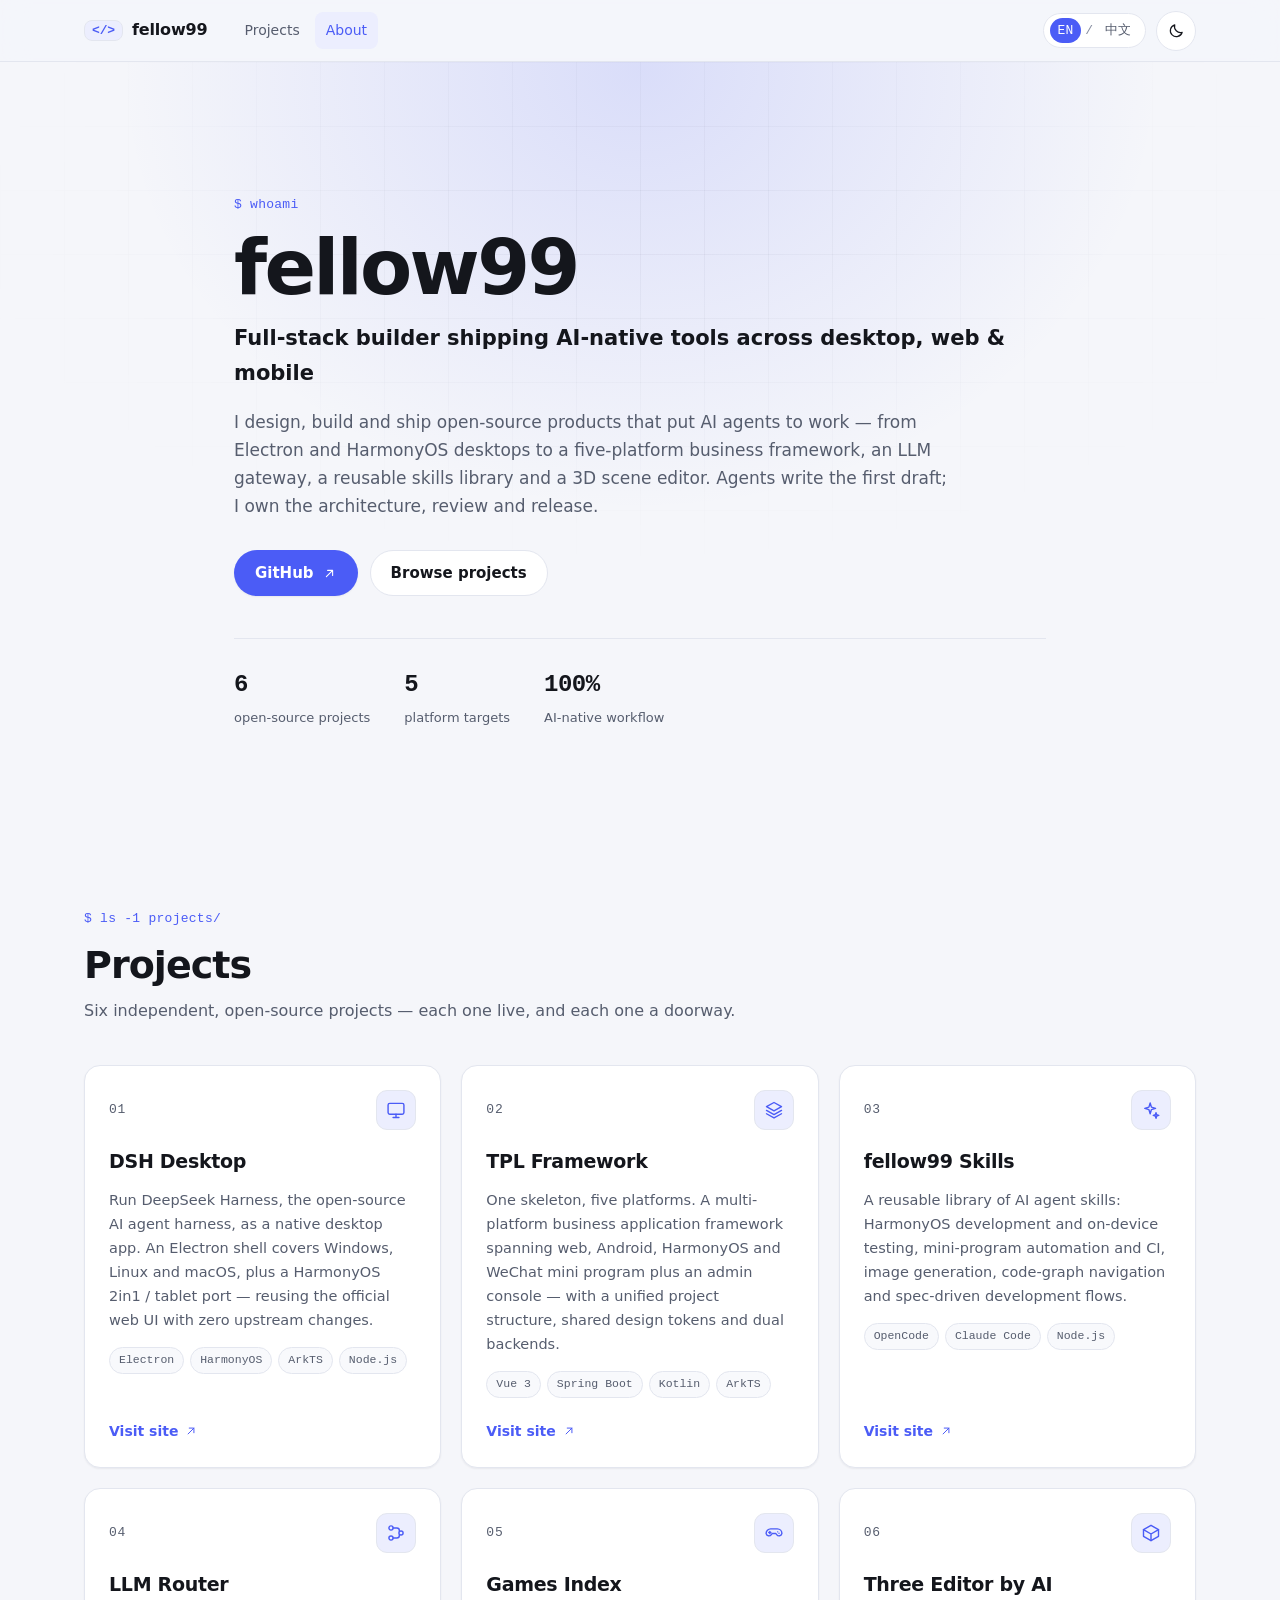
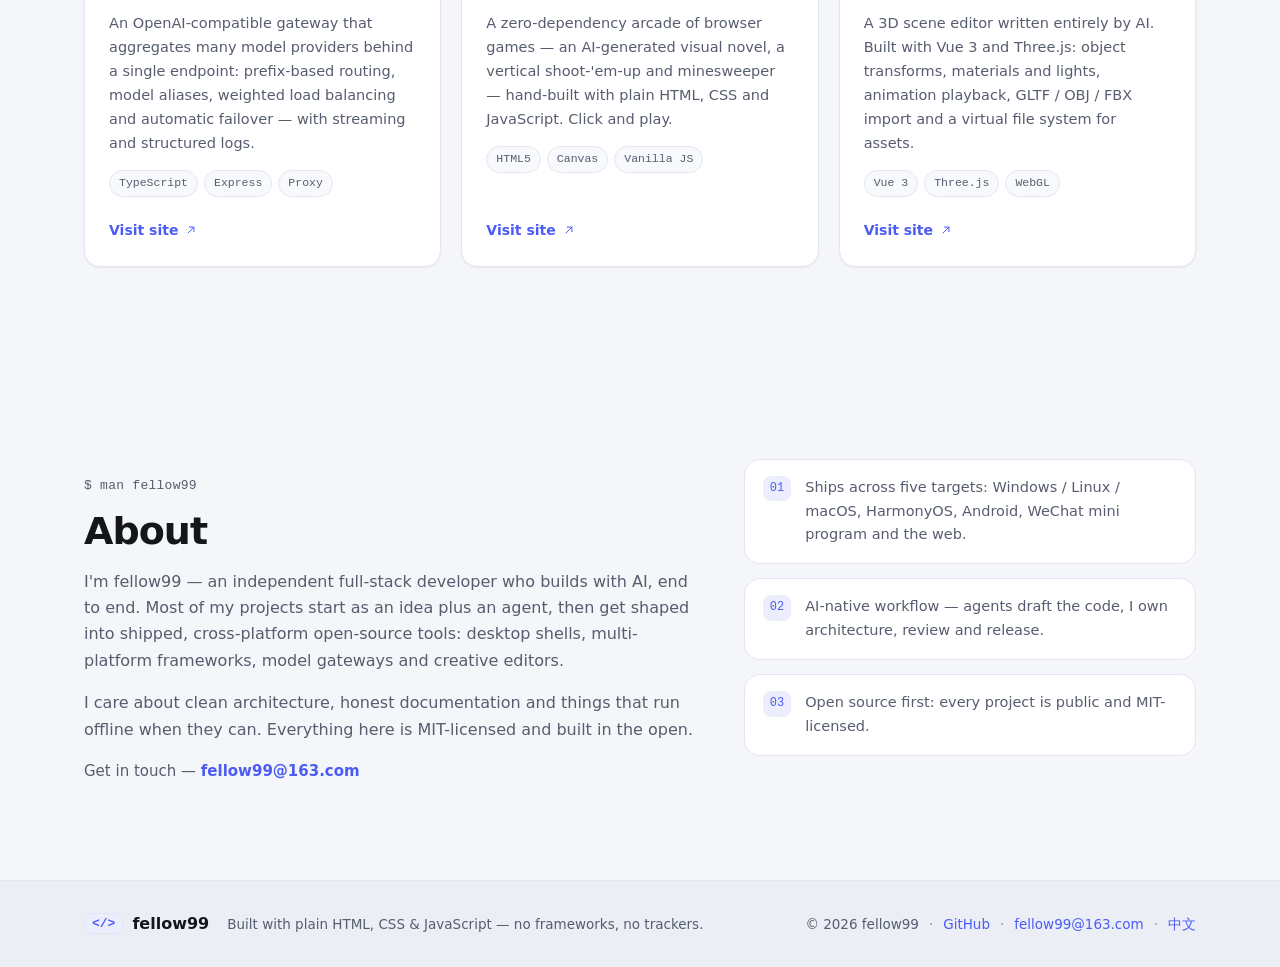
==== commit beafa0e7: "feat: 项目卡片更名 DSH Desktop 并更新站点链接 中英双页项目卡片标题统一为 DSH Desktop，卡片 href 同步到改名后的 dsh-desktop-website。  Ult" ====
--- a/index.html
+++ b/index.html
@@ -137,12 +137,12 @@
 
       <div class="project-grid">
 
-        <a class="project-card reveal" href="https://fellow99.github.io/deepseek-harness-desktop-website/" target="_blank" rel="noopener">
+        <a class="project-card reveal" href="https://fellow99.github.io/dsh-desktop-website/" target="_blank" rel="noopener">
           <div class="card-top">
             <span class="card-index">01</span>
             <svg class="card-icon icon" aria-hidden="true"><use href="#i-desktop"></use></svg>
           </div>
-          <h3 class="card-title">DeepSeek Harness Desktop</h3>
+          <h3 class="card-title">DSH Desktop</h3>
           <p class="card-desc">
             Run DeepSeek Harness, the open-source AI agent harness, as a native desktop app. An
             Electron shell covers Windows, Linux and macOS, plus a HarmonyOS 2in1 / tablet port —
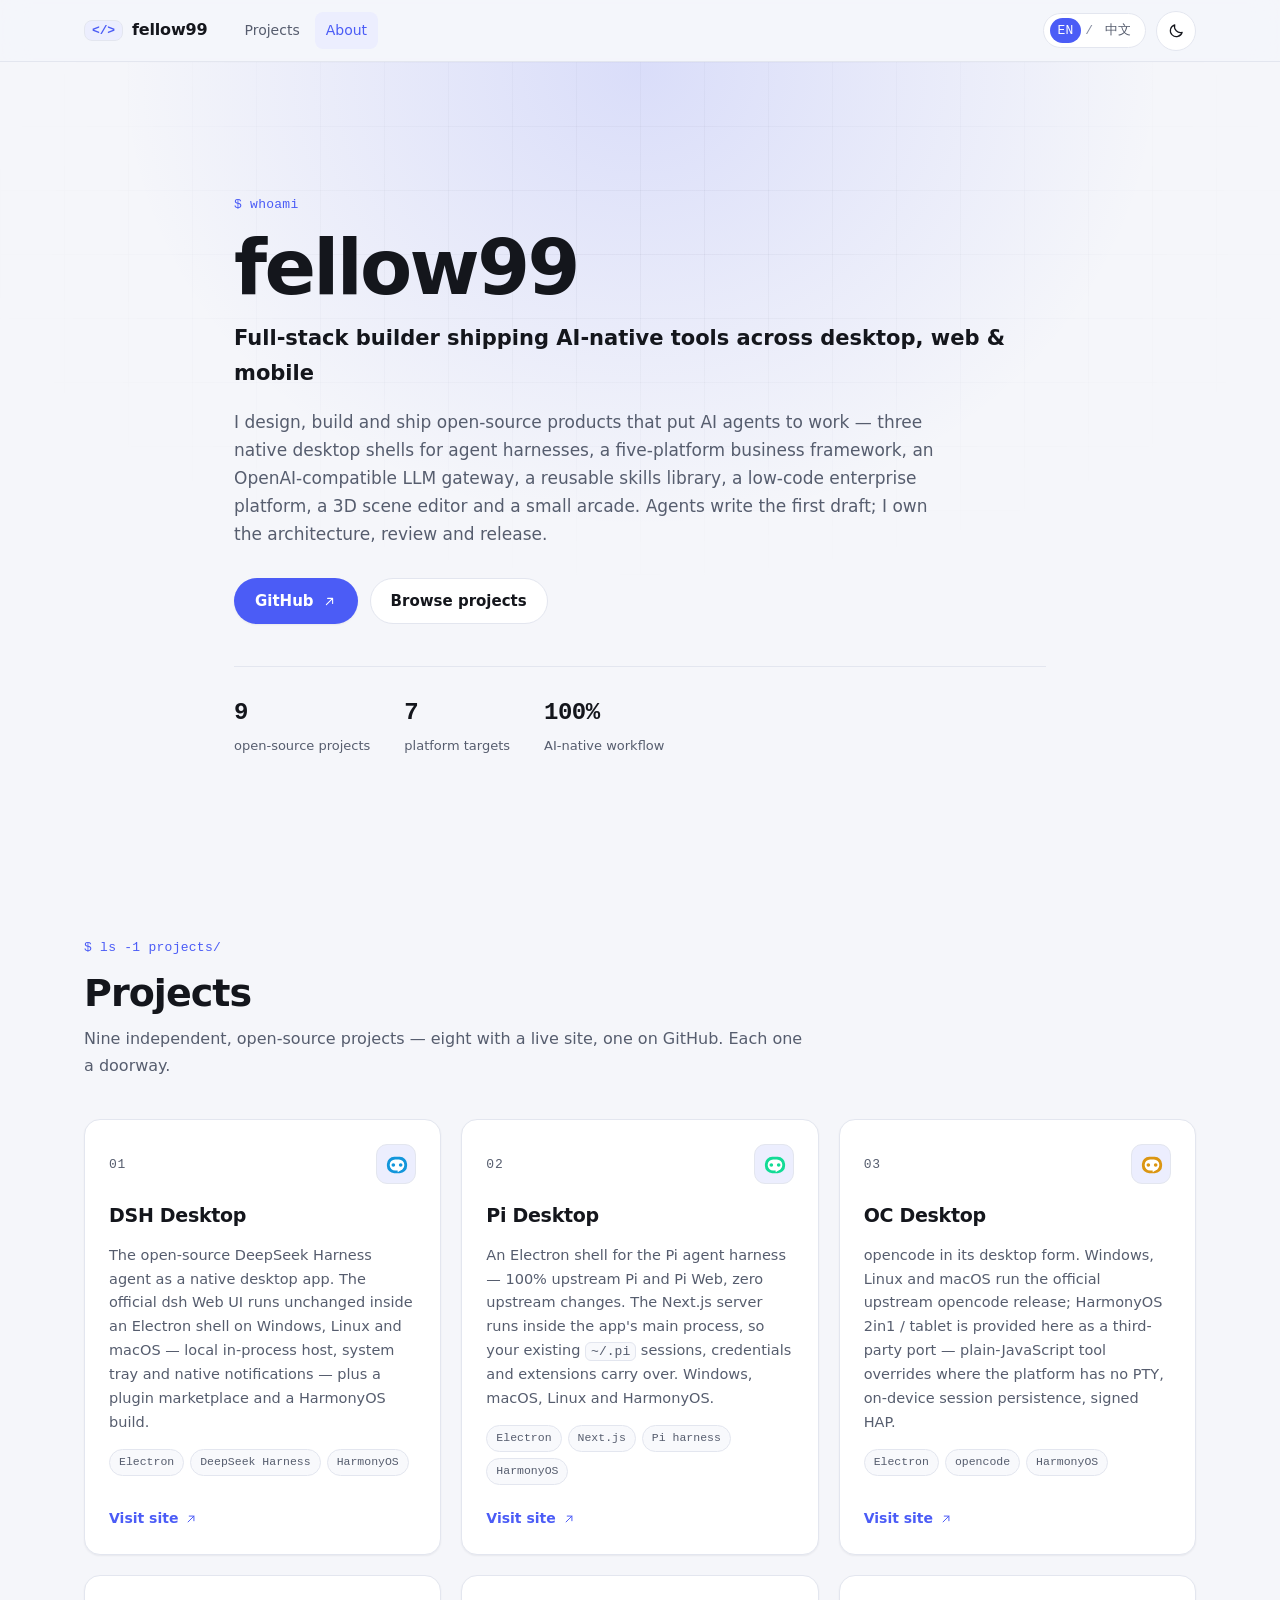
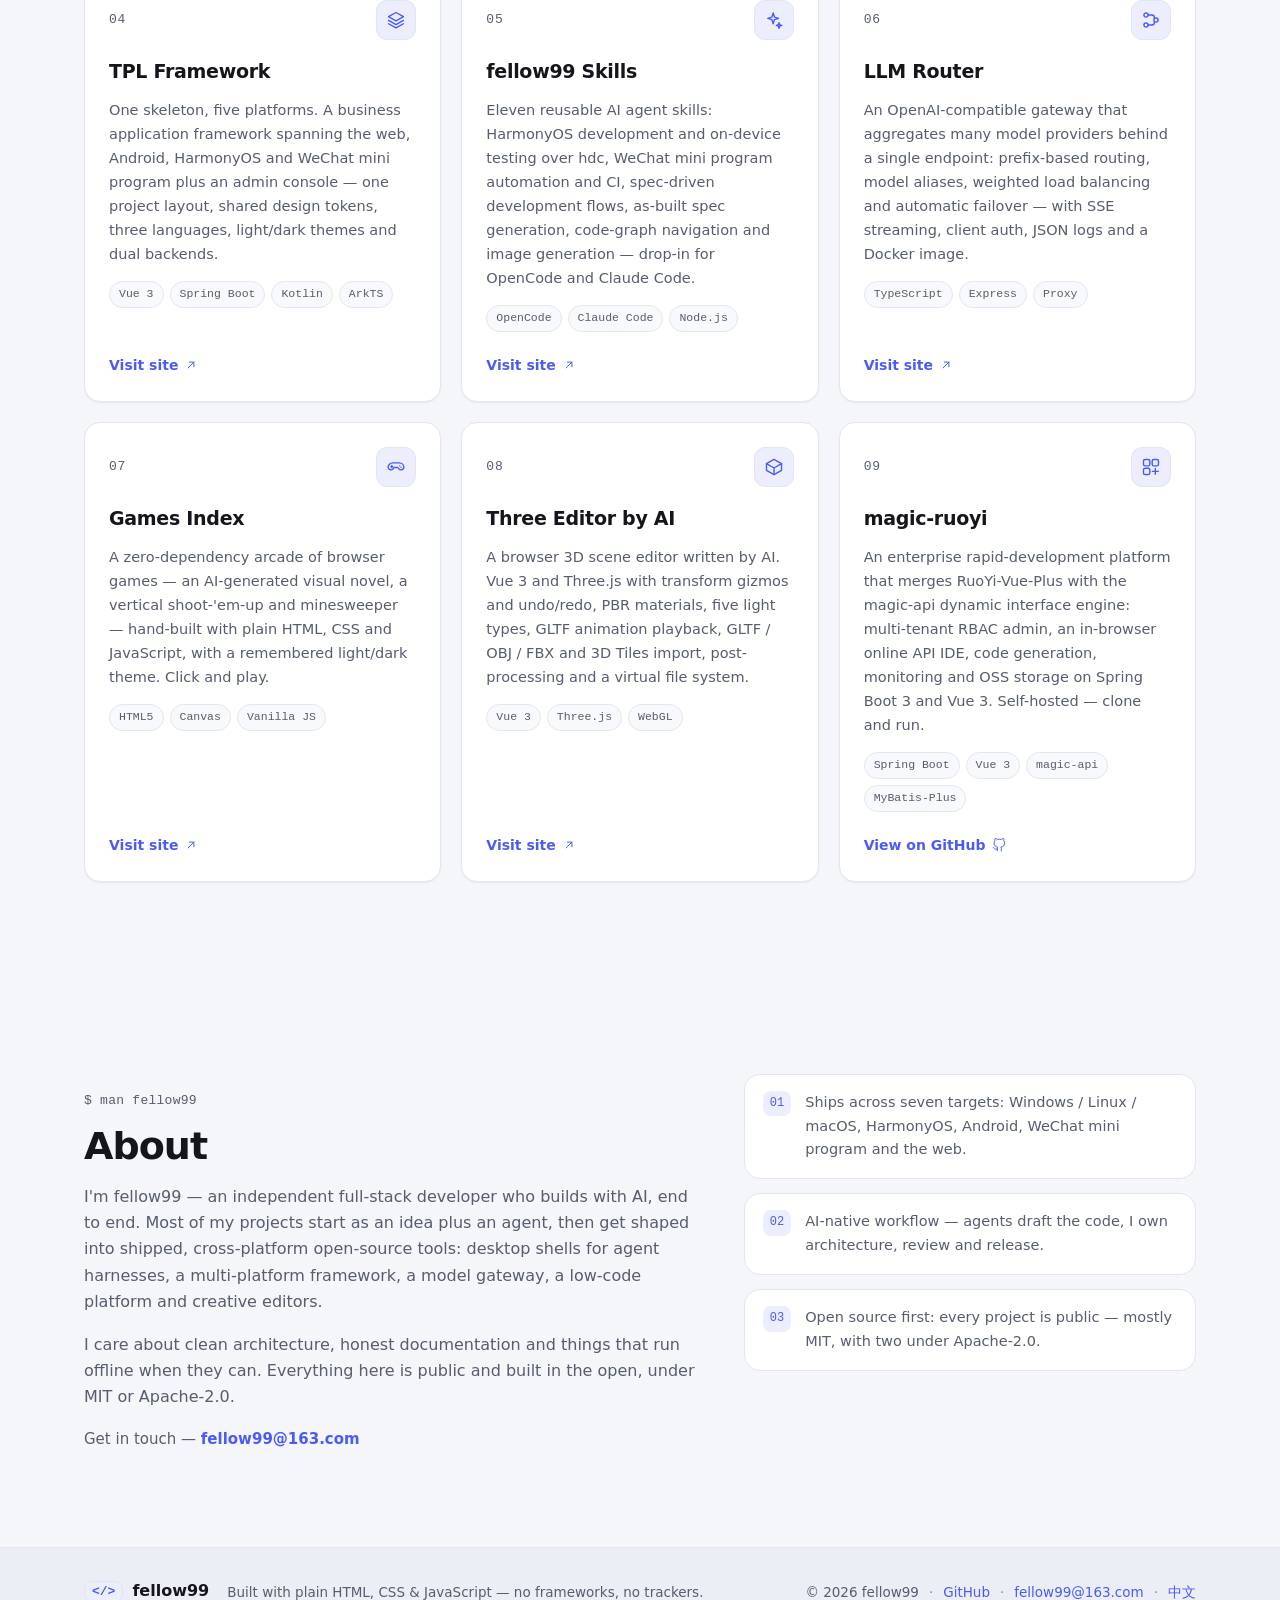
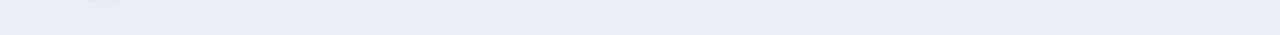
==== commit baca57ac: "feat: expand bilingual homepage hub from six to nine projects - Reorder and extend cards to entries " ====
--- a/index.html
+++ b/index.html
@@ -55,6 +55,15 @@
     <path d="M12 2.8 21 8v8l-9 5.2L3 16V8l9-5.2Z"/>
     <path d="m3 8 9 5.2L21 8M12 13.2V21"/>
   </symbol>
+  <symbol id="i-blocks" viewBox="0 0 24 24">
+    <rect x="3" y="3" width="7.6" height="7.6" rx="1.9"/>
+    <rect x="13.4" y="3" width="7.6" height="7.6" rx="1.9"/>
+    <rect x="3" y="13.4" width="7.6" height="7.6" rx="1.9"/>
+    <path d="M17.2 13.6v7.2M13.6 17.2h7.2"/>
+  </symbol>
+  <symbol id="i-github" viewBox="0 0 24 24">
+    <path d="M9 19c-5 1.5-5-2.5-7-3m14 6v-3.87a3.37 3.37 0 0 0-.94-2.61c3.14-.35 6.44-1.54 6.44-7A5.44 5.44 0 0 0 20 4.77 5.07 5.07 0 0 0 19.91 1S18.73.65 16 2.48a13.38 13.38 0 0 0-7 0C6.27.65 5.09 1 5.09 1A5.07 5.07 0 0 0 5 4.77a5.44 5.44 0 0 0-1.5 3.78c0 5.42 3.3 6.61 6.44 7A3.37 3.37 0 0 0 9 18.13V22"/>
+  </symbol>
   <symbol id="i-sun" viewBox="0 0 24 24">
     <circle cx="12" cy="12" r="4.2"/>
     <path d="M12 2.5v2.2M12 19.3v2.2M2.5 12h2.2M19.3 12h2.2M5.2 5.2l1.6 1.6M17.2 17.2l1.6 1.6M18.8 5.2l-1.6 1.6M6.8 17.2l-1.6 1.6"/>
@@ -105,10 +114,10 @@
       <h1 class="hero-title reveal">fellow99</h1>
       <p class="hero-role reveal">Full-stack builder shipping AI-native tools across desktop, web &amp; mobile</p>
       <p class="hero-lede reveal">
-        I design, build and ship open-source products that put AI agents to work — from Electron and
-        HarmonyOS desktops to a five-platform business framework, an LLM gateway, a reusable skills
-        library and a 3D scene editor. Agents write the first draft; I own the architecture, review
-        and release.
+        I design, build and ship open-source products that put AI agents to work — three native desktop
+        shells for agent harnesses, a five-platform business framework, an OpenAI-compatible LLM
+        gateway, a reusable skills library, a low-code enterprise platform, a 3D scene editor and a
+        small arcade. Agents write the first draft; I own the architecture, review and release.
       </p>
 
       <div class="hero-actions reveal">
@@ -120,8 +129,8 @@
       </div>
 
       <ul class="stat-strip reveal">
-        <li><span class="stat-num">6</span><span class="stat-label">open-source projects</span></li>
-        <li><span class="stat-num">5</span><span class="stat-label">platform targets</span></li>
+        <li><span class="stat-num">9</span><span class="stat-label">open-source projects</span></li>
+        <li><span class="stat-num">7</span><span class="stat-label">platform targets</span></li>
         <li><span class="stat-num">100%</span><span class="stat-label">AI-native workflow</span></li>
       </ul>
     </div>
@@ -132,7 +141,7 @@
       <header class="section-head reveal">
         <p class="eyebrow">$ ls -1 projects/</p>
         <h2 class="section-title">Projects</h2>
-        <p class="section-lede">Six independent, open-source projects — each one live, and each one a doorway.</p>
+        <p class="section-lede">Nine independent, open-source projects — eight with a live site, one on GitHub. Each one a doorway.</p>
       </header>
 
       <div class="project-grid">
@@ -140,30 +149,71 @@
         <a class="project-card reveal" href="https://fellow99.github.io/dsh-desktop-website/" target="_blank" rel="noopener">
           <div class="card-top">
             <span class="card-index">01</span>
-            <svg class="card-icon icon" aria-hidden="true"><use href="#i-desktop"></use></svg>
+            <span class="card-icon card-icon-logo">
+              <img src="assets/logos/dsh-desktop.svg" alt="" width="22" height="22">
+            </span>
           </div>
           <h3 class="card-title">DSH Desktop</h3>
           <p class="card-desc">
-            Run DeepSeek Harness, the open-source AI agent harness, as a native desktop app. An
-            Electron shell covers Windows, Linux and macOS, plus a HarmonyOS 2in1 / tablet port —
-            reusing the official web UI with zero upstream changes.
-          </p>
-          <ul class="card-tags">
-            <li>Electron</li><li>HarmonyOS</li><li>ArkTS</li><li>Node.js</li>
+            The open-source DeepSeek Harness agent as a native desktop app. The official dsh Web UI runs
+            unchanged inside an Electron shell on Windows, Linux and macOS — local in-process host,
+            system tray and native notifications — plus a plugin marketplace and a HarmonyOS build.
+          </p>
+          <ul class="card-tags">
+            <li>Electron</li><li>DeepSeek Harness</li><li>HarmonyOS</li>
+          </ul>
+          <span class="card-link">Visit site <svg class="icon" aria-hidden="true"><use href="#i-external"></use></svg></span>
+        </a>
+
+        <a class="project-card reveal" href="https://fellow99.github.io/pi-desktop-website/" target="_blank" rel="noopener">
+          <div class="card-top">
+            <span class="card-index">02</span>
+            <span class="card-icon card-icon-logo">
+              <img src="assets/logos/pi-desktop.svg" alt="" width="22" height="22">
+            </span>
+          </div>
+          <h3 class="card-title">Pi Desktop</h3>
+          <p class="card-desc">
+            An Electron shell for the Pi agent harness — 100% upstream Pi and Pi Web, zero upstream
+            changes. The Next.js server runs inside the app's main process, so your existing
+            <code>~/.pi</code> sessions, credentials and extensions carry over. Windows, macOS, Linux
+            and HarmonyOS.
+          </p>
+          <ul class="card-tags">
+            <li>Electron</li><li>Next.js</li><li>Pi harness</li><li>HarmonyOS</li>
+          </ul>
+          <span class="card-link">Visit site <svg class="icon" aria-hidden="true"><use href="#i-external"></use></svg></span>
+        </a>
+
+        <a class="project-card reveal" href="https://fellow99.github.io/oc-desktop-website/" target="_blank" rel="noopener">
+          <div class="card-top">
+            <span class="card-index">03</span>
+            <span class="card-icon card-icon-logo">
+              <img src="assets/logos/oc-desktop.svg" alt="" width="22" height="22">
+            </span>
+          </div>
+          <h3 class="card-title">OC Desktop</h3>
+          <p class="card-desc">
+            opencode in its desktop form. Windows, Linux and macOS run the official upstream opencode
+            release; HarmonyOS 2in1 / tablet is provided here as a third-party port — plain-JavaScript
+            tool overrides where the platform has no PTY, on-device session persistence, signed HAP.
+          </p>
+          <ul class="card-tags">
+            <li>Electron</li><li>opencode</li><li>HarmonyOS</li>
           </ul>
           <span class="card-link">Visit site <svg class="icon" aria-hidden="true"><use href="#i-external"></use></svg></span>
         </a>
 
         <a class="project-card reveal" href="https://fellow99.github.io/tpl-website/" target="_blank" rel="noopener">
           <div class="card-top">
-            <span class="card-index">02</span>
+            <span class="card-index">04</span>
             <svg class="card-icon icon" aria-hidden="true"><use href="#i-layers"></use></svg>
           </div>
           <h3 class="card-title">TPL Framework</h3>
           <p class="card-desc">
-            One skeleton, five platforms. A multi-platform business application framework spanning
-            web, Android, HarmonyOS and WeChat mini program plus an admin console — with a unified
-            project structure, shared design tokens and dual backends.
+            One skeleton, five platforms. A business application framework spanning the web, Android,
+            HarmonyOS and WeChat mini program plus an admin console — one project layout, shared design
+            tokens, three languages, light/dark themes and dual backends.
           </p>
           <ul class="card-tags">
             <li>Vue 3</li><li>Spring Boot</li><li>Kotlin</li><li>ArkTS</li>
@@ -173,14 +223,15 @@
 
         <a class="project-card reveal" href="https://fellow99.github.io/fellow99-skills/" target="_blank" rel="noopener">
           <div class="card-top">
-            <span class="card-index">03</span>
+            <span class="card-index">05</span>
             <svg class="card-icon icon" aria-hidden="true"><use href="#i-spark"></use></svg>
           </div>
           <h3 class="card-title">fellow99 Skills</h3>
           <p class="card-desc">
-            A reusable library of AI agent skills: HarmonyOS development and on-device testing,
-            mini-program automation and CI, image generation, code-graph navigation and
-            spec-driven development flows.
+            Eleven reusable AI agent skills: HarmonyOS development and on-device testing over hdc,
+            WeChat mini program automation and CI, spec-driven development flows, as-built spec
+            generation, code-graph navigation and image generation — drop-in for OpenCode and
+            Claude Code.
           </p>
           <ul class="card-tags">
             <li>OpenCode</li><li>Claude Code</li><li>Node.js</li>
@@ -190,14 +241,14 @@
 
         <a class="project-card reveal" href="https://fellow99.github.io/llm-router/" target="_blank" rel="noopener">
           <div class="card-top">
-            <span class="card-index">04</span>
+            <span class="card-index">06</span>
             <svg class="card-icon icon" aria-hidden="true"><use href="#i-route"></use></svg>
           </div>
           <h3 class="card-title">LLM Router</h3>
           <p class="card-desc">
             An OpenAI-compatible gateway that aggregates many model providers behind a single
             endpoint: prefix-based routing, model aliases, weighted load balancing and automatic
-            failover — with streaming and structured logs.
+            failover — with SSE streaming, client auth, JSON logs and a Docker image.
           </p>
           <ul class="card-tags">
             <li>TypeScript</li><li>Express</li><li>Proxy</li>
@@ -207,14 +258,14 @@
 
         <a class="project-card reveal" href="https://fellow99.github.io/games-index/" target="_blank" rel="noopener">
           <div class="card-top">
-            <span class="card-index">05</span>
+            <span class="card-index">07</span>
             <svg class="card-icon icon" aria-hidden="true"><use href="#i-gamepad"></use></svg>
           </div>
           <h3 class="card-title">Games Index</h3>
           <p class="card-desc">
             A zero-dependency arcade of browser games — an AI-generated visual novel, a vertical
-            shoot-'em-up and minesweeper — hand-built with plain HTML, CSS and JavaScript.
-            Click and play.
+            shoot-'em-up and minesweeper — hand-built with plain HTML, CSS and JavaScript, with a
+            remembered light/dark theme. Click and play.
           </p>
           <ul class="card-tags">
             <li>HTML5</li><li>Canvas</li><li>Vanilla JS</li>
@@ -224,19 +275,37 @@
 
         <a class="project-card reveal" href="https://fellow99.github.io/three-editor-by-ai/" target="_blank" rel="noopener">
           <div class="card-top">
-            <span class="card-index">06</span>
+            <span class="card-index">08</span>
             <svg class="card-icon icon" aria-hidden="true"><use href="#i-cube"></use></svg>
           </div>
           <h3 class="card-title">Three Editor by AI</h3>
           <p class="card-desc">
-            A 3D scene editor written entirely by AI. Built with Vue 3 and Three.js: object
-            transforms, materials and lights, animation playback, GLTF / OBJ / FBX import and a
-            virtual file system for assets.
+            A browser 3D scene editor written by AI. Vue 3 and Three.js with transform gizmos and
+            undo/redo, PBR materials, five light types, GLTF animation playback, GLTF / OBJ / FBX and
+            3D Tiles import, post-processing and a virtual file system.
           </p>
           <ul class="card-tags">
             <li>Vue 3</li><li>Three.js</li><li>WebGL</li>
           </ul>
           <span class="card-link">Visit site <svg class="icon" aria-hidden="true"><use href="#i-external"></use></svg></span>
+        </a>
+
+        <a class="project-card reveal" href="https://github.com/fellow99/magic-ruoyi" target="_blank" rel="noopener">
+          <div class="card-top">
+            <span class="card-index">09</span>
+            <svg class="card-icon icon" aria-hidden="true"><use href="#i-blocks"></use></svg>
+          </div>
+          <h3 class="card-title">magic-ruoyi</h3>
+          <p class="card-desc">
+            An enterprise rapid-development platform that merges RuoYi-Vue-Plus with the magic-api
+            dynamic interface engine: multi-tenant RBAC admin, an in-browser online API IDE, code
+            generation, monitoring and OSS storage on Spring Boot 3 and Vue 3. Self-hosted — clone
+            and run.
+          </p>
+          <ul class="card-tags">
+            <li>Spring Boot</li><li>Vue 3</li><li>magic-api</li><li>MyBatis-Plus</li>
+          </ul>
+          <span class="card-link">View on GitHub <svg class="icon" aria-hidden="true"><use href="#i-github"></use></svg></span>
         </a>
 
       </div>
@@ -251,12 +320,12 @@
         <p>
           I'm fellow99 — an independent full-stack developer who builds with AI, end to end. Most of
           my projects start as an idea plus an agent, then get shaped into shipped, cross-platform
-          open-source tools: desktop shells, multi-platform frameworks, model gateways and creative
-          editors.
+          open-source tools: desktop shells for agent harnesses, a multi-platform framework, a model
+          gateway, a low-code platform and creative editors.
         </p>
         <p>
           I care about clean architecture, honest documentation and things that run offline when they
-          can. Everything here is MIT-licensed and built in the open.
+          can. Everything here is public and built in the open, under MIT or Apache-2.0.
         </p>
         <p class="about-contact">
           Get in touch — <a href="mailto:fellow99@163.com">fellow99@163.com</a>
@@ -266,7 +335,7 @@
       <ul class="fact-list reveal">
         <li>
           <span class="fact-mark" aria-hidden="true">01</span>
-          <span class="fact-text">Ships across five targets: Windows / Linux / macOS, HarmonyOS, Android, WeChat mini program and the web.</span>
+          <span class="fact-text">Ships across seven targets: Windows / Linux / macOS, HarmonyOS, Android, WeChat mini program and the web.</span>
         </li>
         <li>
           <span class="fact-mark" aria-hidden="true">02</span>
@@ -274,7 +343,7 @@
         </li>
         <li>
           <span class="fact-mark" aria-hidden="true">03</span>
-          <span class="fact-text">Open source first: every project is public and MIT-licensed.</span>
+          <span class="fact-text">Open source first: every project is public — mostly MIT, with two under Apache-2.0.</span>
         </li>
       </ul>
     </div>
--- a/assets/style.css
+++ b/assets/style.css
@@ -425,12 +425,25 @@
   color: var(--accent);
 }
 
+/* Logo-backed card icons: the brand mark shipped by the project itself.
+   The 22px inner box matches the padding of the sprite icons above. */
+.card-icon-logo { display: grid; place-items: center; }
+.card-icon-logo img { width: 22px; height: 22px; }
+
 .card-title {
   font-size: 19px;
   font-weight: 650;
   letter-spacing: -0.015em;
 }
 .card-desc { font-size: 14.5px; color: var(--muted); }
+.card-desc code {
+  font-family: var(--font-mono);
+  font-size: 0.9em;
+  padding: 1px 5px;
+  border-radius: 6px;
+  background: var(--surface-2);
+  border: 1px solid var(--hairline);
+}
 
 .card-tags {
   display: flex;
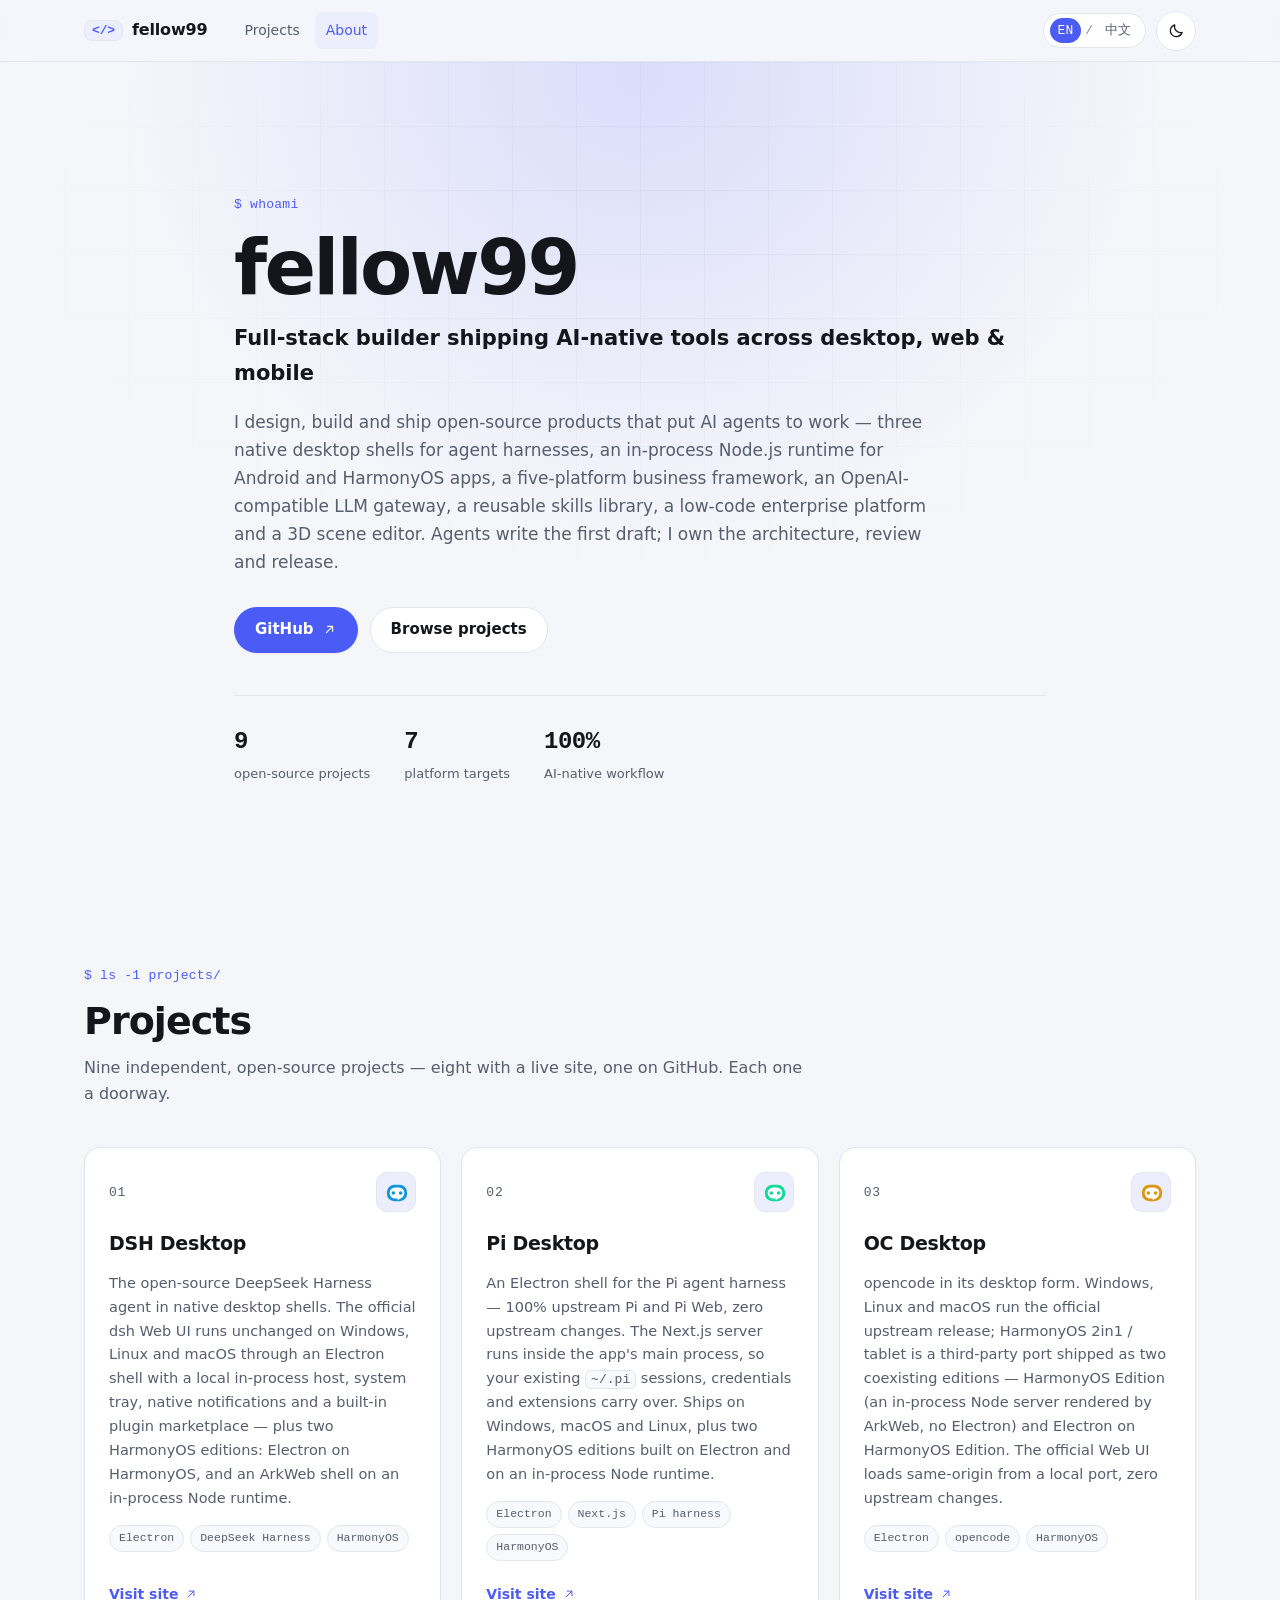
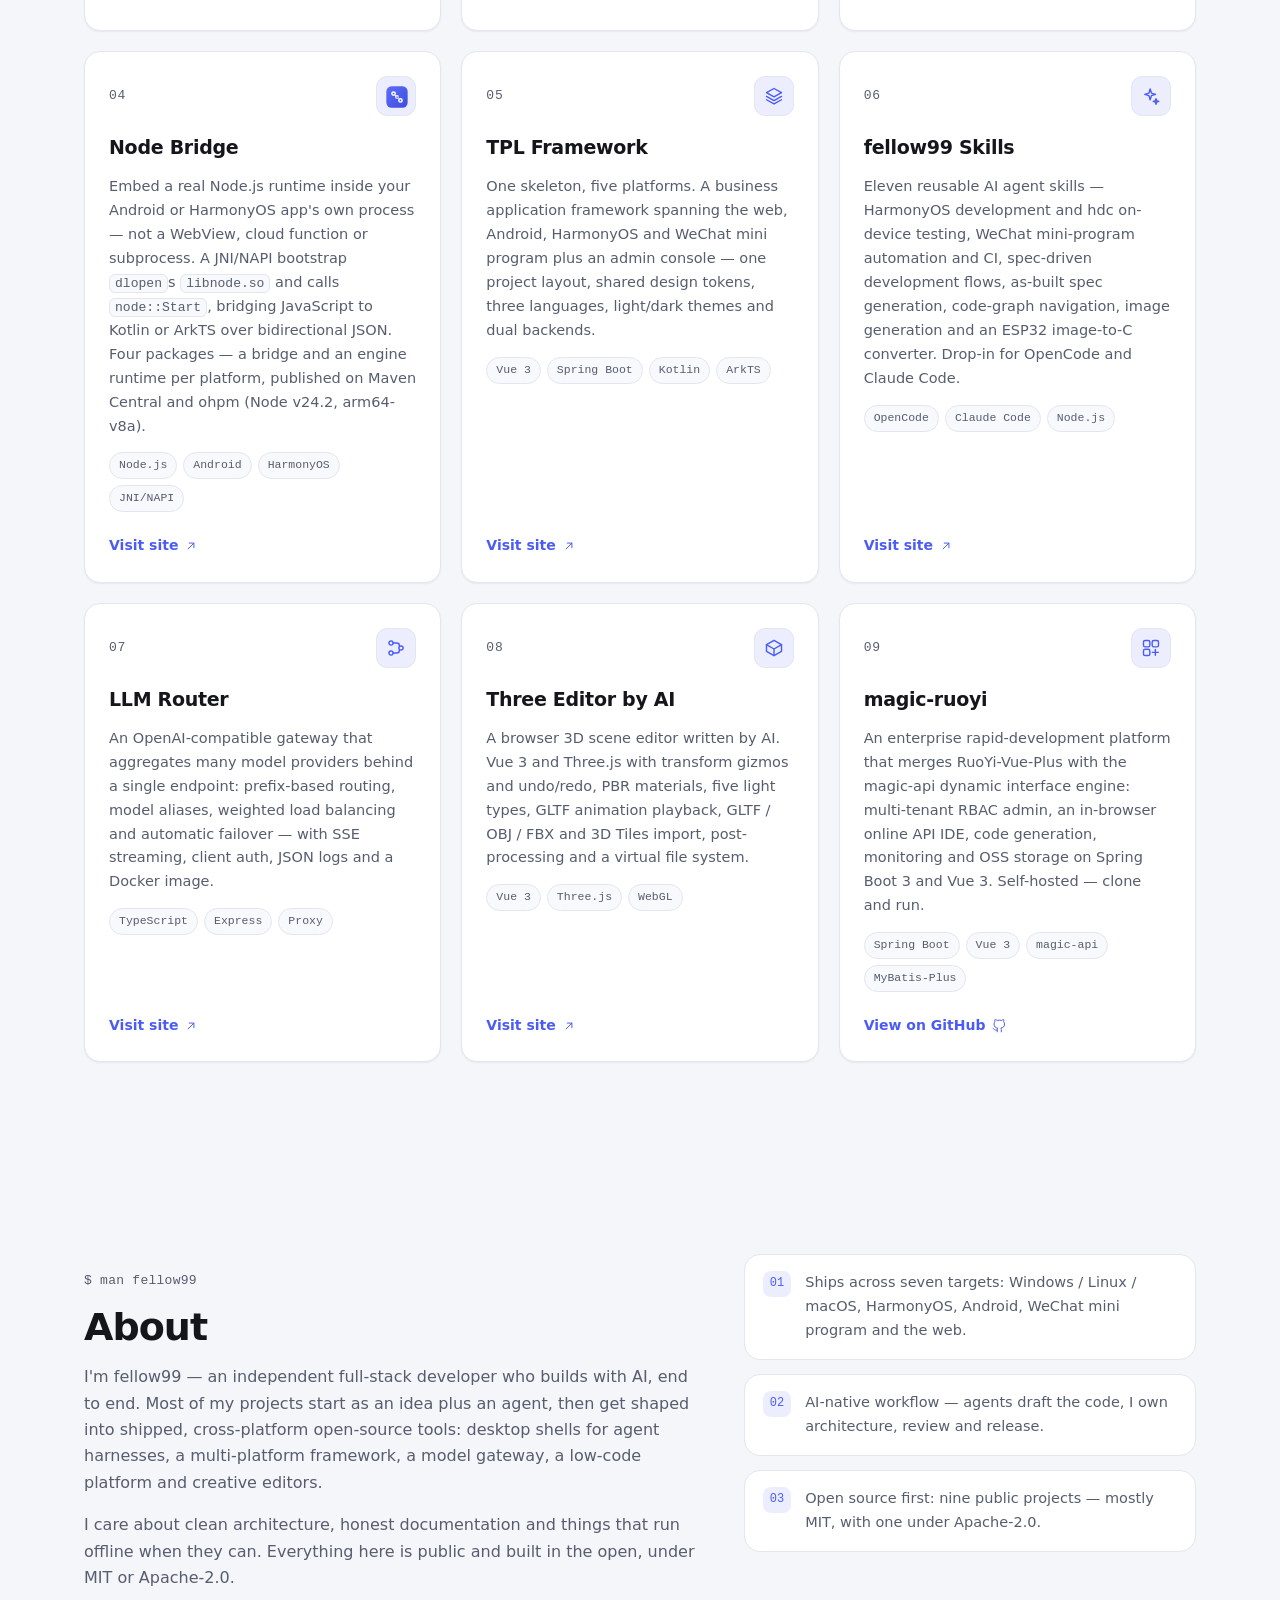
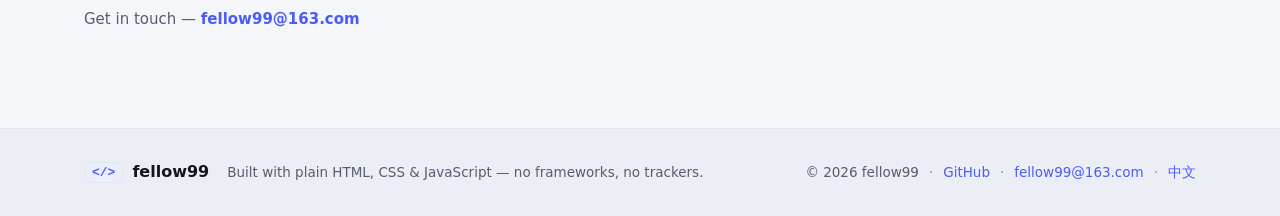
==== commit e278f348: "feat: add Node Bridge entry and refresh homepage project cards - add Node Bridge as project #04 with" ====
--- a/index.html
+++ b/index.html
@@ -47,10 +47,6 @@
     <circle cx="18" cy="12" r="2.5"/>
     <path d="M8.5 6H13a3 3 0 0 1 3 3v.5M8.5 18H13a3 3 0 0 0 3-3v-.5"/>
   </symbol>
-  <symbol id="i-gamepad" viewBox="0 0 24 24">
-    <path d="M8 7h8a5.5 5.5 0 0 1 5.5 5.5A3.5 3.5 0 0 1 15.2 14L14 12.5h-4L8.8 14A3.5 3.5 0 0 1 2.5 12.5 5.5 5.5 0 0 1 8 7Z"/>
-    <path d="M7 10.2v2.6M5.7 11.5h2.6M16.4 10.6h.01M18 12.2h.01"/>
-  </symbol>
   <symbol id="i-cube" viewBox="0 0 24 24">
     <path d="M12 2.8 21 8v8l-9 5.2L3 16V8l9-5.2Z"/>
     <path d="m3 8 9 5.2L21 8M12 13.2V21"/>
@@ -115,9 +111,10 @@
       <p class="hero-role reveal">Full-stack builder shipping AI-native tools across desktop, web &amp; mobile</p>
       <p class="hero-lede reveal">
         I design, build and ship open-source products that put AI agents to work — three native desktop
-        shells for agent harnesses, a five-platform business framework, an OpenAI-compatible LLM
-        gateway, a reusable skills library, a low-code enterprise platform, a 3D scene editor and a
-        small arcade. Agents write the first draft; I own the architecture, review and release.
+        shells for agent harnesses, an in-process Node.js runtime for Android and HarmonyOS apps, a
+        five-platform business framework, an OpenAI-compatible LLM gateway, a reusable skills library,
+        a low-code enterprise platform and a 3D scene editor. Agents write the first draft; I own the
+        architecture, review and release.
       </p>
 
       <div class="hero-actions reveal">
@@ -155,9 +152,11 @@
           </div>
           <h3 class="card-title">DSH Desktop</h3>
           <p class="card-desc">
-            The open-source DeepSeek Harness agent as a native desktop app. The official dsh Web UI runs
-            unchanged inside an Electron shell on Windows, Linux and macOS — local in-process host,
-            system tray and native notifications — plus a plugin marketplace and a HarmonyOS build.
+            The open-source DeepSeek Harness agent in native desktop shells. The official dsh Web UI
+            runs unchanged on Windows, Linux and macOS through an Electron shell with a local
+            in-process host, system tray, native notifications and a built-in plugin marketplace —
+            plus two HarmonyOS editions: Electron on HarmonyOS, and an ArkWeb shell on an in-process
+            Node runtime.
           </p>
           <ul class="card-tags">
             <li>Electron</li><li>DeepSeek Harness</li><li>HarmonyOS</li>
@@ -176,8 +175,9 @@
           <p class="card-desc">
             An Electron shell for the Pi agent harness — 100% upstream Pi and Pi Web, zero upstream
             changes. The Next.js server runs inside the app's main process, so your existing
-            <code>~/.pi</code> sessions, credentials and extensions carry over. Windows, macOS, Linux
-            and HarmonyOS.
+            <code>~/.pi</code> sessions, credentials and extensions carry over. Ships on Windows,
+            macOS and Linux, plus two HarmonyOS editions built on Electron and on an in-process Node
+            runtime.
           </p>
           <ul class="card-tags">
             <li>Electron</li><li>Next.js</li><li>Pi harness</li><li>HarmonyOS</li>
@@ -194,9 +194,11 @@
           </div>
           <h3 class="card-title">OC Desktop</h3>
           <p class="card-desc">
-            opencode in its desktop form. Windows, Linux and macOS run the official upstream opencode
-            release; HarmonyOS 2in1 / tablet is provided here as a third-party port — plain-JavaScript
-            tool overrides where the platform has no PTY, on-device session persistence, signed HAP.
+            opencode in its desktop form. Windows, Linux and macOS run the official upstream release;
+            HarmonyOS 2in1 / tablet is a third-party port shipped as two coexisting editions —
+            HarmonyOS Edition (an in-process Node server rendered by ArkWeb, no Electron) and Electron
+            on HarmonyOS Edition. The official Web UI loads same-origin from a local port, zero
+            upstream changes.
           </p>
           <ul class="card-tags">
             <li>Electron</li><li>opencode</li><li>HarmonyOS</li>
@@ -204,9 +206,30 @@
           <span class="card-link">Visit site <svg class="icon" aria-hidden="true"><use href="#i-external"></use></svg></span>
         </a>
 
+        <a class="project-card reveal" href="https://fellow99.github.io/node-bridge-website/" target="_blank" rel="noopener">
+          <div class="card-top">
+            <span class="card-index">04</span>
+            <span class="card-icon card-icon-logo">
+              <img src="assets/logos/node-bridge.svg" alt="" width="22" height="22">
+            </span>
+          </div>
+          <h3 class="card-title">Node Bridge</h3>
+          <p class="card-desc">
+            Embed a real Node.js runtime inside your Android or HarmonyOS app's own process — not a
+            WebView, cloud function or subprocess. A JNI/NAPI bootstrap <code>dlopen</code>s
+            <code>libnode.so</code> and calls <code>node::Start</code>, bridging JavaScript to Kotlin
+            or ArkTS over bidirectional JSON. Four packages — a bridge and an engine runtime per
+            platform, published on Maven Central and ohpm (Node v24.2, arm64-v8a).
+          </p>
+          <ul class="card-tags">
+            <li>Node.js</li><li>Android</li><li>HarmonyOS</li><li>JNI/NAPI</li>
+          </ul>
+          <span class="card-link">Visit site <svg class="icon" aria-hidden="true"><use href="#i-external"></use></svg></span>
+        </a>
+
         <a class="project-card reveal" href="https://fellow99.github.io/tpl-website/" target="_blank" rel="noopener">
           <div class="card-top">
-            <span class="card-index">04</span>
+            <span class="card-index">05</span>
             <svg class="card-icon icon" aria-hidden="true"><use href="#i-layers"></use></svg>
           </div>
           <h3 class="card-title">TPL Framework</h3>
@@ -223,15 +246,15 @@
 
         <a class="project-card reveal" href="https://fellow99.github.io/fellow99-skills/" target="_blank" rel="noopener">
           <div class="card-top">
-            <span class="card-index">05</span>
+            <span class="card-index">06</span>
             <svg class="card-icon icon" aria-hidden="true"><use href="#i-spark"></use></svg>
           </div>
           <h3 class="card-title">fellow99 Skills</h3>
           <p class="card-desc">
-            Eleven reusable AI agent skills: HarmonyOS development and on-device testing over hdc,
-            WeChat mini program automation and CI, spec-driven development flows, as-built spec
-            generation, code-graph navigation and image generation — drop-in for OpenCode and
-            Claude Code.
+            Eleven reusable AI agent skills — HarmonyOS development and hdc on-device testing, WeChat
+            mini-program automation and CI, spec-driven development flows, as-built spec generation,
+            code-graph navigation, image generation and an ESP32 image-to-C converter. Drop-in for
+            OpenCode and Claude Code.
           </p>
           <ul class="card-tags">
             <li>OpenCode</li><li>Claude Code</li><li>Node.js</li>
@@ -241,7 +264,7 @@
 
         <a class="project-card reveal" href="https://fellow99.github.io/llm-router/" target="_blank" rel="noopener">
           <div class="card-top">
-            <span class="card-index">06</span>
+            <span class="card-index">07</span>
             <svg class="card-icon icon" aria-hidden="true"><use href="#i-route"></use></svg>
           </div>
           <h3 class="card-title">LLM Router</h3>
@@ -252,23 +275,6 @@
           </p>
           <ul class="card-tags">
             <li>TypeScript</li><li>Express</li><li>Proxy</li>
-          </ul>
-          <span class="card-link">Visit site <svg class="icon" aria-hidden="true"><use href="#i-external"></use></svg></span>
-        </a>
-
-        <a class="project-card reveal" href="https://fellow99.github.io/games-index/" target="_blank" rel="noopener">
-          <div class="card-top">
-            <span class="card-index">07</span>
-            <svg class="card-icon icon" aria-hidden="true"><use href="#i-gamepad"></use></svg>
-          </div>
-          <h3 class="card-title">Games Index</h3>
-          <p class="card-desc">
-            A zero-dependency arcade of browser games — an AI-generated visual novel, a vertical
-            shoot-'em-up and minesweeper — hand-built with plain HTML, CSS and JavaScript, with a
-            remembered light/dark theme. Click and play.
-          </p>
-          <ul class="card-tags">
-            <li>HTML5</li><li>Canvas</li><li>Vanilla JS</li>
           </ul>
           <span class="card-link">Visit site <svg class="icon" aria-hidden="true"><use href="#i-external"></use></svg></span>
         </a>
@@ -343,7 +349,7 @@
         </li>
         <li>
           <span class="fact-mark" aria-hidden="true">03</span>
-          <span class="fact-text">Open source first: every project is public — mostly MIT, with two under Apache-2.0.</span>
+          <span class="fact-text">Open source first: nine public projects — mostly MIT, with one under Apache-2.0.</span>
         </li>
       </ul>
     </div>
